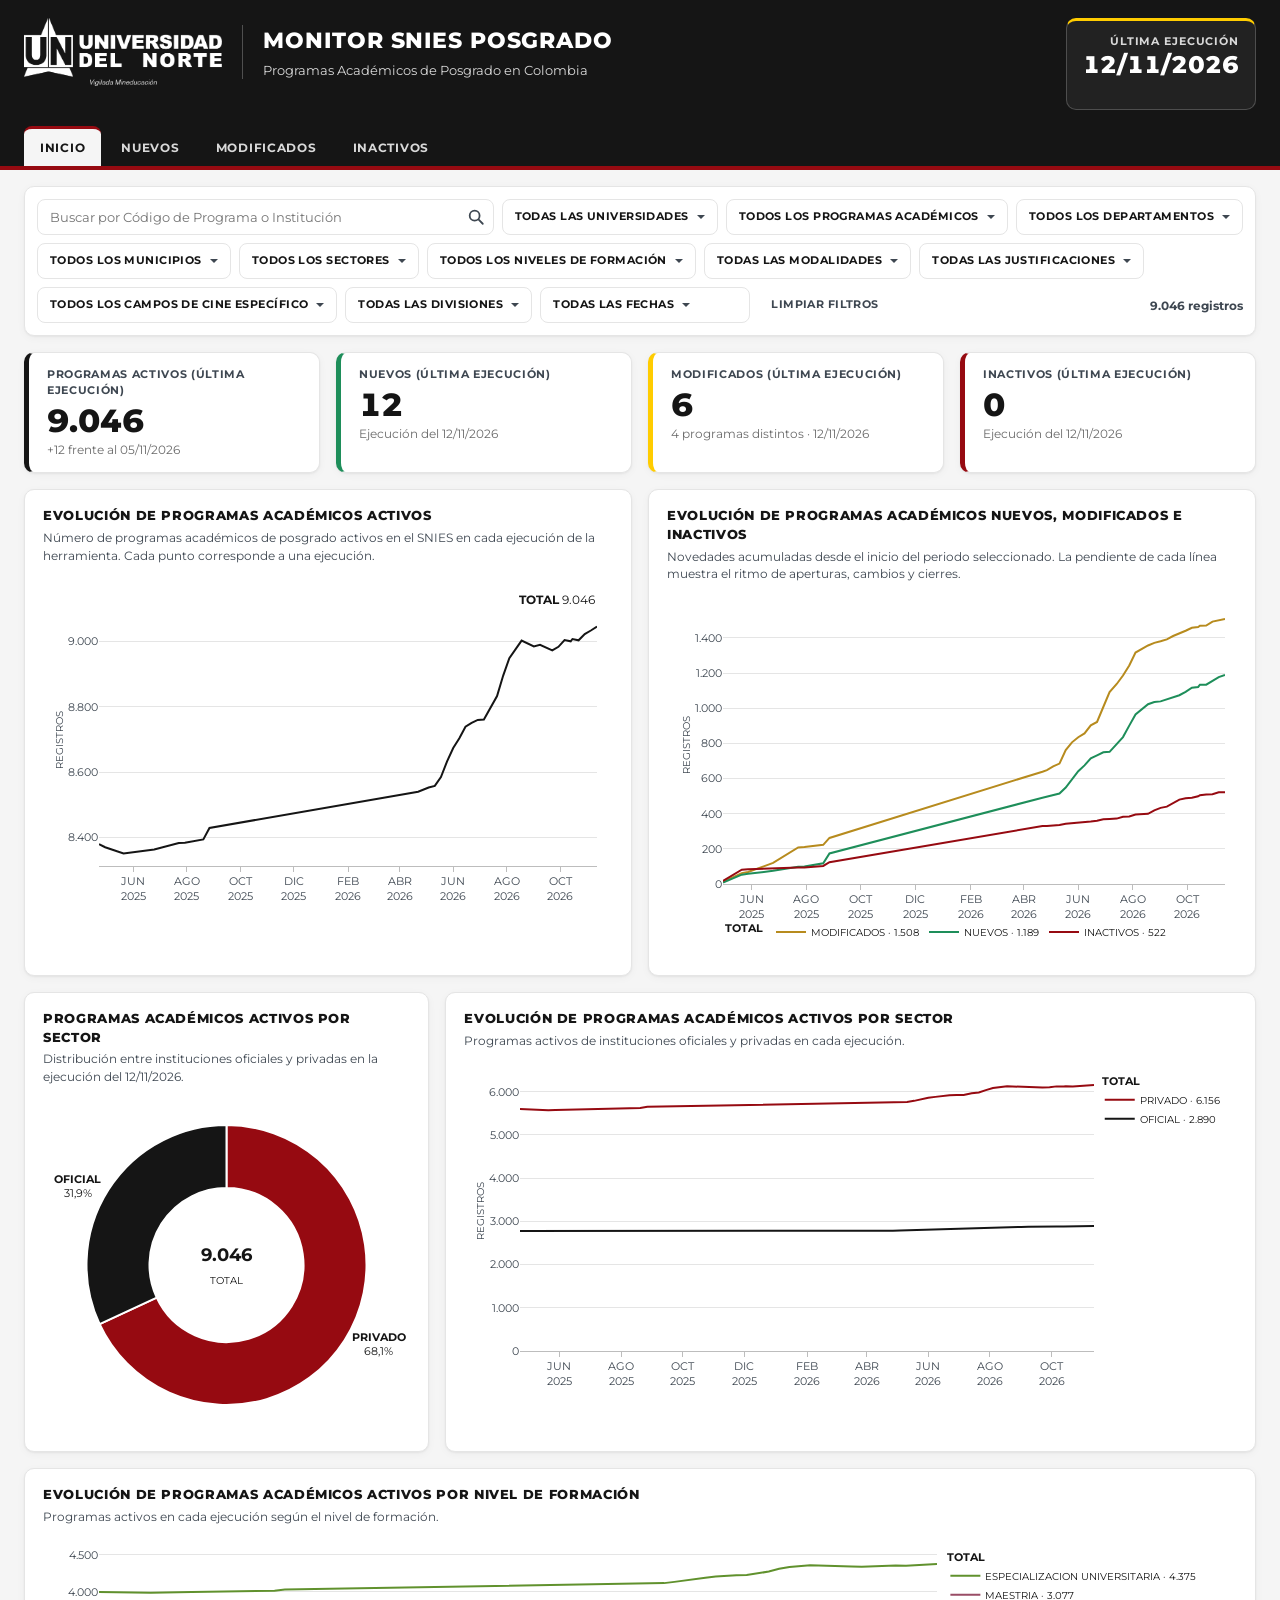
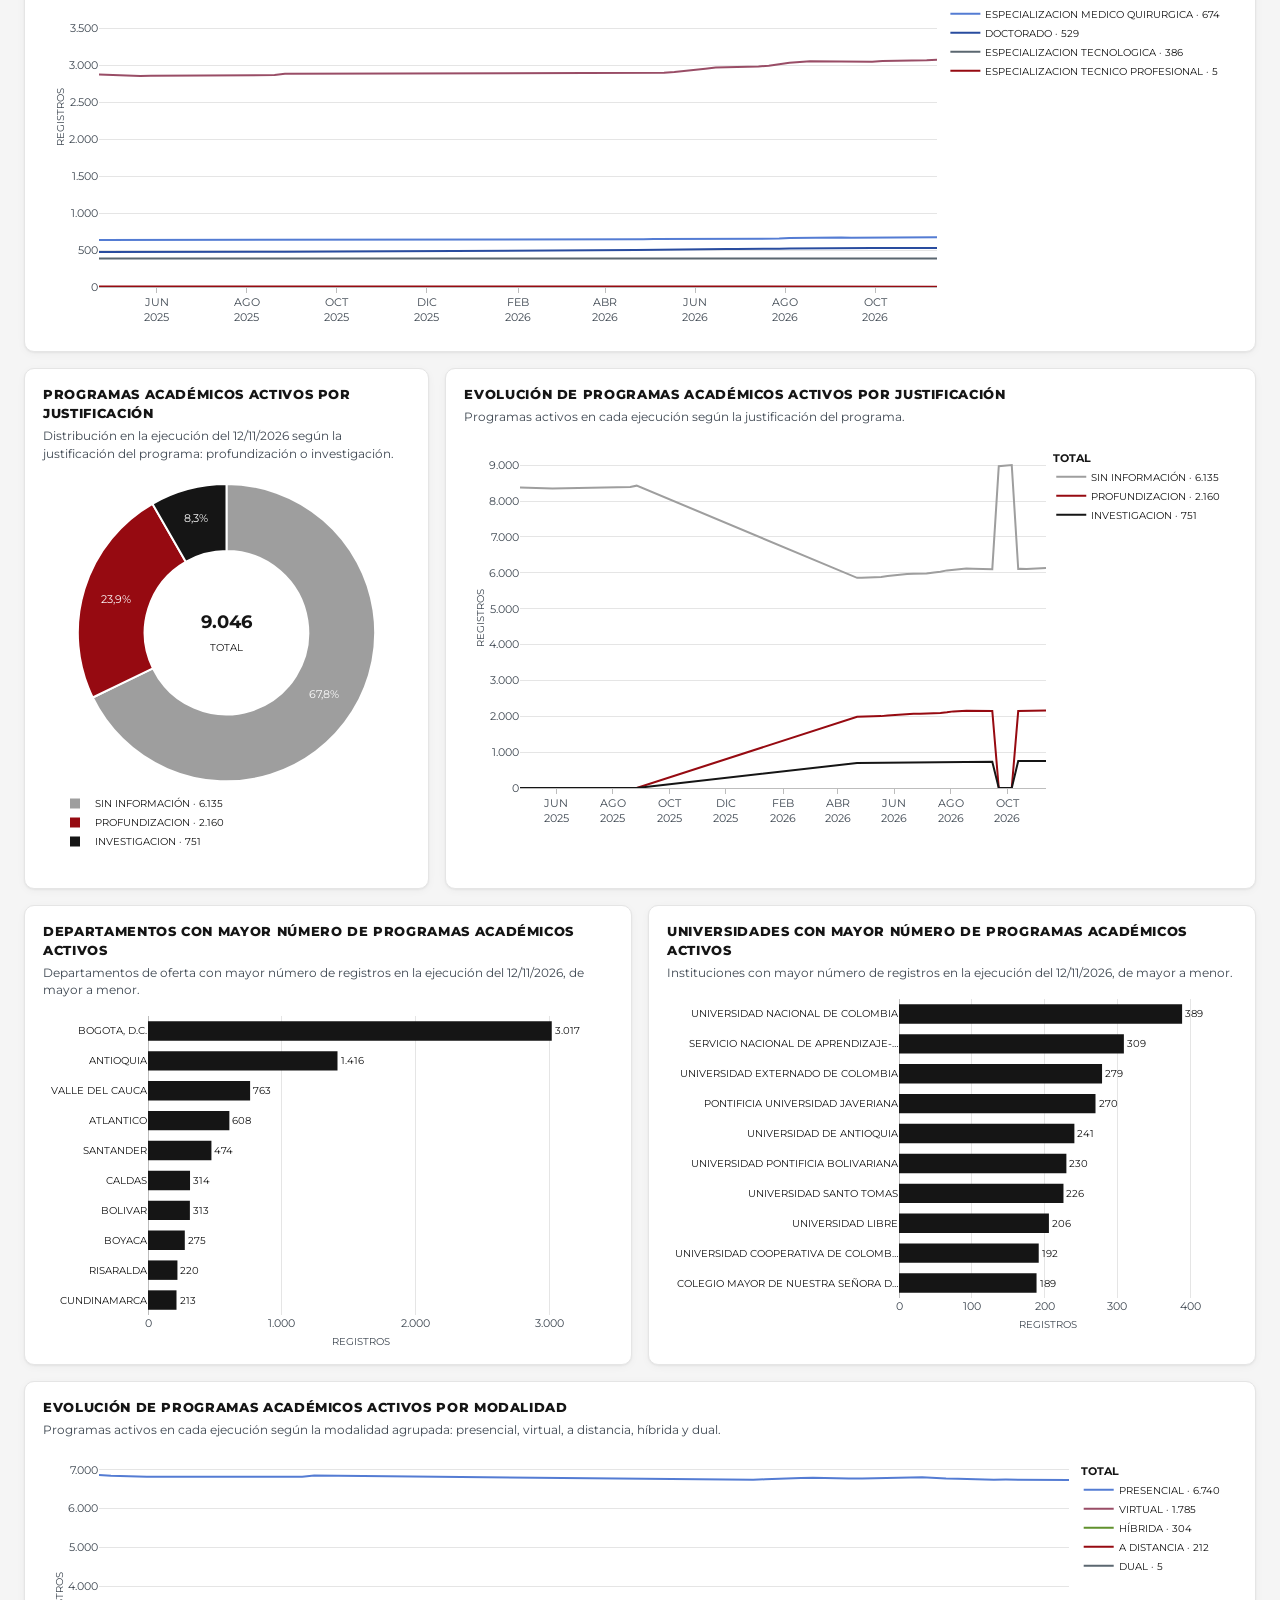
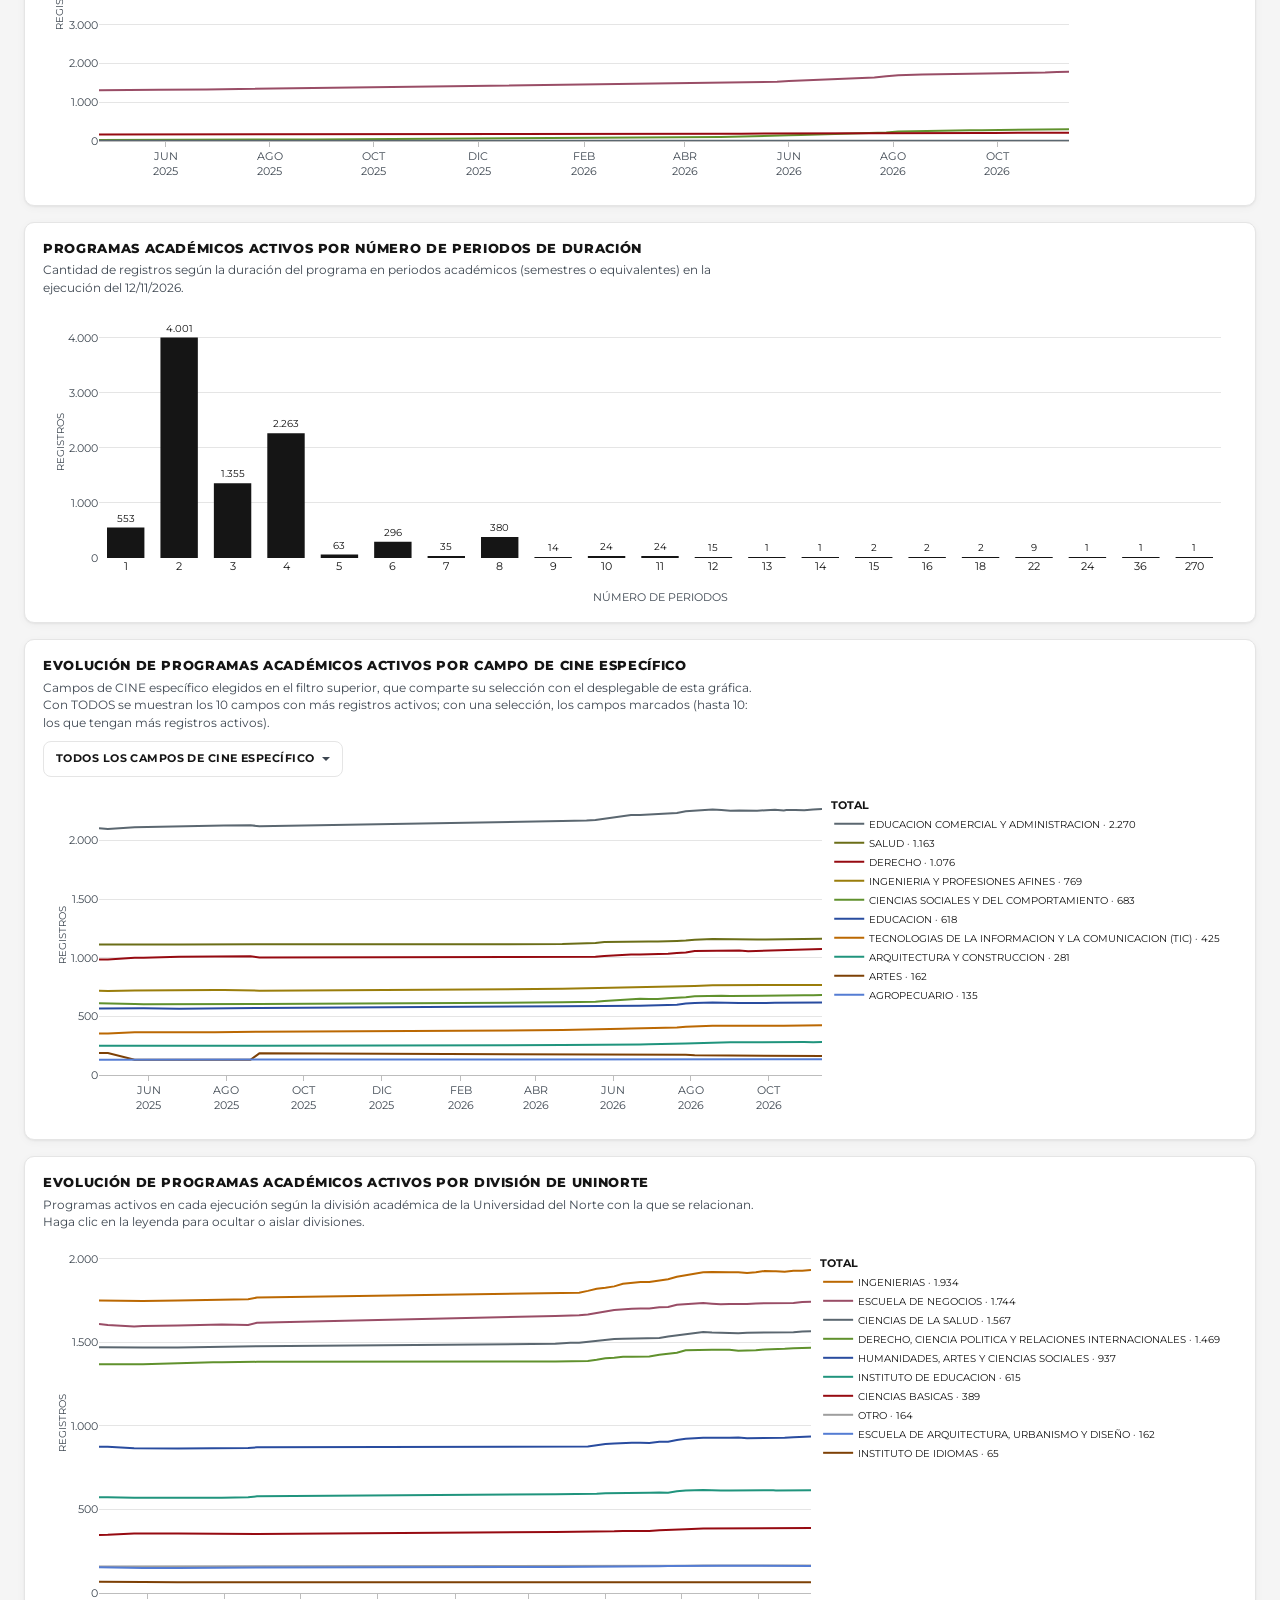
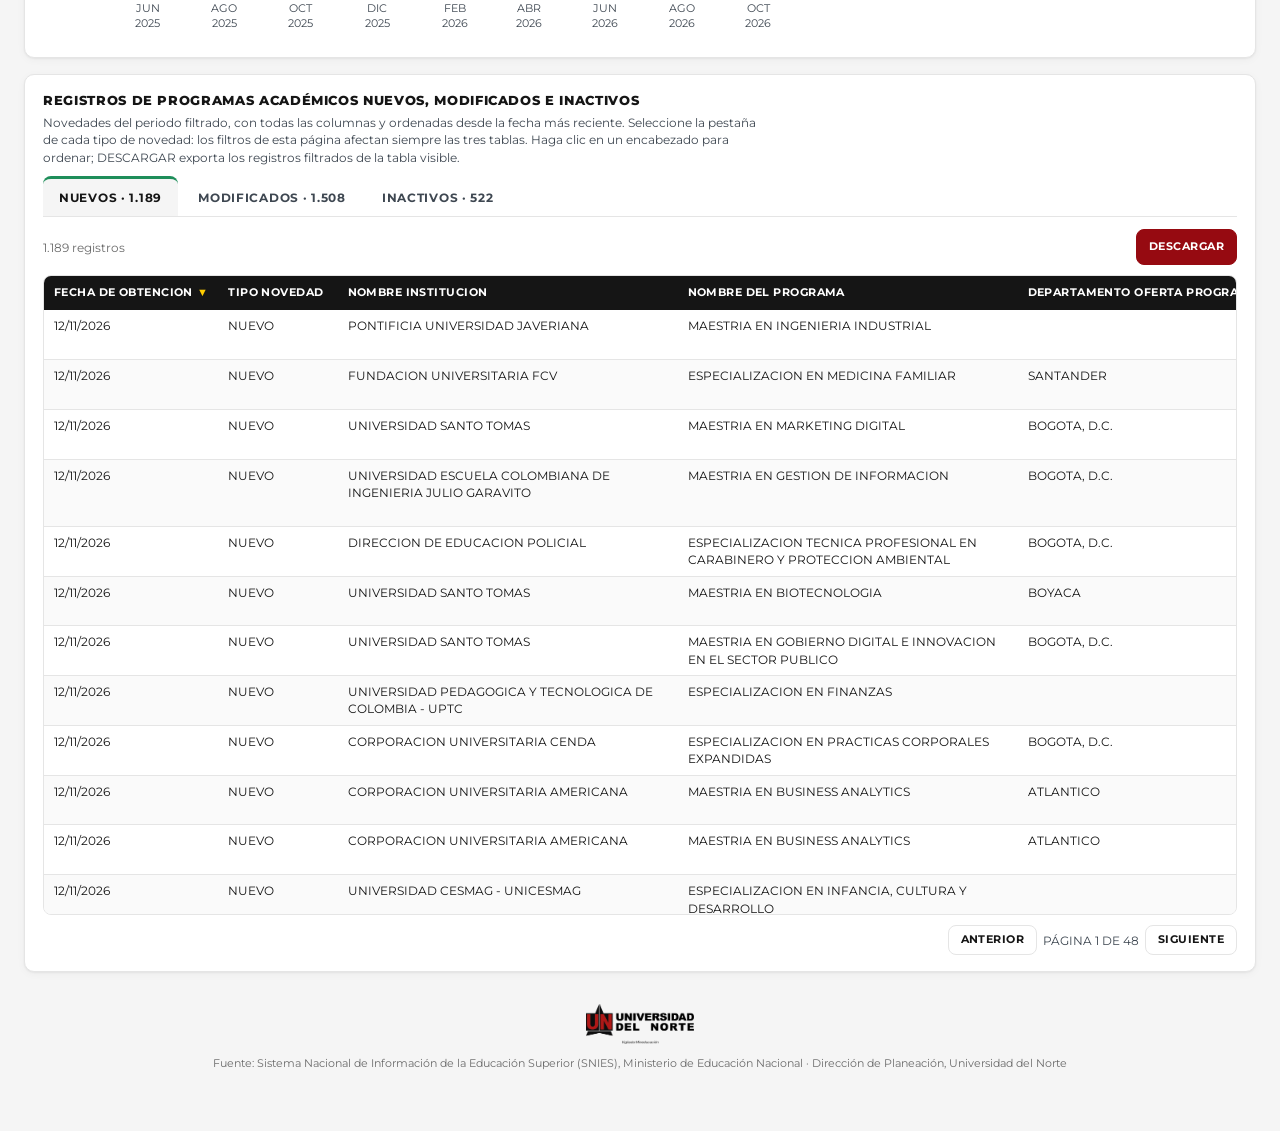
==== docs/index.html @ a30fb890 "Dashboard: justificación con los colores de cada apartado, descripciones ajustadas y barra de filtro" ====
<!doctype html>
<html lang="es">
<head>
  <meta charset="utf-8">
  <meta name="viewport" content="width=device-width, initial-scale=1">
  <meta http-equiv="Content-Security-Policy" content="default-src 'self'; script-src 'self' 'sha256-NIeJZsl6sLTTguZcrWSnS7DTicDxO0DSIh4Z3/OGgIE='; style-src 'self' 'unsafe-inline'; img-src 'self' data: blob:; font-src 'self'; connect-src 'self'; worker-src 'self' blob:; object-src 'none'; base-uri 'self'; form-action 'none'">
  <title>PROGRAMAS ACADÉMICOS ACTIVOS</title>
  <meta name="description" content="Monitor de programas académicos de posgrado en Colombia (SNIES)">
  <meta name="referrer" content="strict-origin-when-cross-origin">
  <link rel="icon" href="assets/img/favicon-uninorte.ico" sizes="32x32">
  <link rel="preload" href="assets/fuentes/montserrat-latin.woff2" as="font" type="font/woff2" crossorigin>
  <link rel="stylesheet" href="assets/vendor/flatpickr/flatpickr.min.css?v=a67742a9db">
  <link rel="stylesheet" href="assets/estilos.css?v=09d1fbd05a">
  <script type="importmap">
    { "imports": {
      "hyparquet": "./assets/vendor/hyparquet/src/index.js",
      "hyparquet/": "./assets/vendor/hyparquet/",
      "hyparquet-writer": "./assets/vendor/hyparquet-writer/src/index.js"
    } }
  </script>
</head>
<body>
  <header class="encabezado">
    <div class="encabezado-int">
      <div class="enc-fila">
        <div class="enc-marca">
          <img class="enc-logo" src="assets/img/logo-uninorte-blanco.png" width="198" height="68" alt="Universidad del Norte">
          <div class="enc-textos">
            <h1 class="enc-titulo">MONITOR SNIES POSGRADO</h1>
          <p class="enc-sub">Programas Académicos de Posgrado en Colombia</p>
          </div>
        </div>
        <div class="enc-total"><div class="et">ÚLTIMA EJECUCIÓN</div><div class="ev" id="ultima">–</div><div class="es"></div></div>
      </div>
      <nav class="nav" aria-label="Apartados">
        <a href="index.html" class="activa" aria-current="page">INICIO</a>
        <a href="nuevos.html">NUEVOS</a>
        <a href="modificados.html">MODIFICADOS</a>
        <a href="inactivos.html">INACTIVOS</a>
      </nav>
    </div>
  </header>

  <main class="contenido">
    <div id="filtros"></div>

        <section class="kpis" aria-label="Indicadores de la última ejecución del periodo filtrado">
          <div class="kpi"><div class="kpi-et">PROGRAMAS ACTIVOS (ÚLTIMA EJECUCIÓN)</div><div class="kpi-v" id="k-activos">–</div><div class="kpi-s" id="k-activos-s"></div></div>
          <a class="kpi k-nuevos" href="nuevos.html"><div class="kpi-et">NUEVOS (ÚLTIMA EJECUCIÓN)</div><div class="kpi-v" id="k-nuevos">–</div><div class="kpi-s">Ejecución del <span data-fecha-ultima></span></div></a>
          <a class="kpi k-modificados" href="modificados.html"><div class="kpi-et">MODIFICADOS (ÚLTIMA EJECUCIÓN)</div><div class="kpi-v" id="k-modificados">–</div><div class="kpi-s" id="k-modificados-s"></div></a>
          <a class="kpi k-inactivos" href="inactivos.html"><div class="kpi-et">INACTIVOS (ÚLTIMA EJECUCIÓN)</div><div class="kpi-v" id="k-inactivos">–</div><div class="kpi-s">Ejecución del <span data-fecha-ultima></span></div></a>
        </section>
    
    <div class="fila dos">
      <section class="tarjeta" aria-labelledby="t-g-activos">
        <h2 class="tarjeta-tit" id="t-g-activos">EVOLUCIÓN DE PROGRAMAS ACADÉMICOS ACTIVOS</h2>
        <p class="tarjeta-sub">Número de programas académicos de posgrado activos en el SNIES en cada ejecución de la herramienta. Cada punto corresponde a una ejecución.</p>
        <div class="grafica " id="g-activos" role="img" aria-label="Evolución de programas académicos activos"></div>
      </section>
      <section class="tarjeta" aria-labelledby="t-g-novedades">
        <h2 class="tarjeta-tit" id="t-g-novedades">EVOLUCIÓN DE PROGRAMAS ACADÉMICOS NUEVOS, MODIFICADOS E INACTIVOS</h2>
        <p class="tarjeta-sub">Novedades acumuladas desde el inicio del periodo seleccionado. La pendiente de cada línea muestra el ritmo de aperturas, cambios y cierres.</p>
        <div class="grafica " id="g-novedades" role="img" aria-label="Evolución de programas académicos nuevos, modificados e inactivos"></div>
      </section>
    </div>
    <div class="fila tercio">
      <section class="tarjeta" aria-labelledby="t-g-sector">
        <h2 class="tarjeta-tit" id="t-g-sector">PROGRAMAS ACADÉMICOS ACTIVOS POR SECTOR</h2>
        <p class="tarjeta-sub">Distribución entre instituciones oficiales y privadas en la ejecución del <span data-fecha-corte></span>.</p>
        <div class="grafica " id="g-sector" role="img" aria-label="Programas académicos activos por sector"></div>
      </section>
      <section class="tarjeta" aria-labelledby="t-g-sector-evol">
        <h2 class="tarjeta-tit" id="t-g-sector-evol">EVOLUCIÓN DE PROGRAMAS ACADÉMICOS ACTIVOS POR SECTOR</h2>
        <p class="tarjeta-sub">Programas activos de instituciones oficiales y privadas en cada ejecución.</p>
        <div class="grafica " id="g-sector-evol" role="img" aria-label="Evolución de programas académicos activos por sector"></div>
      </section>
    </div>
    <div class="fila">
      <section class="tarjeta" aria-labelledby="t-g-nivel-evol">
        <h2 class="tarjeta-tit" id="t-g-nivel-evol">EVOLUCIÓN DE PROGRAMAS ACADÉMICOS ACTIVOS POR NIVEL DE FORMACIÓN</h2>
        <p class="tarjeta-sub">Programas activos en cada ejecución según el nivel de formación.</p>
        <div class="grafica alta" id="g-nivel-evol" role="img" aria-label="Evolución de programas académicos activos por nivel de formación"></div>
      </section>
    </div>
    <div class="fila tercio">
      <section class="tarjeta" aria-labelledby="t-g-justificacion">
        <h2 class="tarjeta-tit" id="t-g-justificacion">PROGRAMAS ACADÉMICOS ACTIVOS POR JUSTIFICACIÓN</h2>
        <p class="tarjeta-sub">Distribución en la ejecución del <span data-fecha-corte></span> según la justificación del programa: profundización o investigación.</p>
        <div class="grafica alta" id="g-justificacion" role="img" aria-label="Programas académicos activos por justificación"></div>
      </section>
      <section class="tarjeta" aria-labelledby="t-g-justificacion-evol">
        <h2 class="tarjeta-tit" id="t-g-justificacion-evol">EVOLUCIÓN DE PROGRAMAS ACADÉMICOS ACTIVOS POR JUSTIFICACIÓN</h2>
        <p class="tarjeta-sub">Programas activos en cada ejecución según la justificación del programa.</p>
        <div class="grafica alta" id="g-justificacion-evol" role="img" aria-label="Evolución de programas académicos activos por justificación"></div>
      </section>
    </div>
    <div class="fila dos">
      <section class="tarjeta" aria-labelledby="t-g-deptos">
        <h2 class="tarjeta-tit" id="t-g-deptos">DEPARTAMENTOS CON MAYOR NÚMERO DE PROGRAMAS ACADÉMICOS ACTIVOS</h2>
        <p class="tarjeta-sub">Departamentos de oferta con mayor número de registros en la ejecución del <span data-fecha-corte></span>, de mayor a menor.</p>
        <div class="grafica " id="g-deptos" role="img" aria-label="Departamentos con mayor número de programas académicos activos"></div>
      </section>
      <section class="tarjeta" aria-labelledby="t-g-univ">
        <h2 class="tarjeta-tit" id="t-g-univ">UNIVERSIDADES CON MAYOR NÚMERO DE PROGRAMAS ACADÉMICOS ACTIVOS</h2>
        <p class="tarjeta-sub">Instituciones con mayor número de registros en la ejecución del <span data-fecha-corte></span>, de mayor a menor.</p>
        <div class="grafica " id="g-univ" role="img" aria-label="Universidades con mayor número de programas académicos activos"></div>
      </section>
    </div>
    <div class="fila">
      <section class="tarjeta" aria-labelledby="t-g-modalidad">
        <h2 class="tarjeta-tit" id="t-g-modalidad">EVOLUCIÓN DE PROGRAMAS ACADÉMICOS ACTIVOS POR MODALIDAD</h2>
        <p class="tarjeta-sub">Programas activos en cada ejecución según la modalidad agrupada: presencial, virtual, a distancia, híbrida y dual.</p>
        <div class="grafica " id="g-modalidad" role="img" aria-label="Evolución de programas académicos activos por modalidad"></div>
      </section>
    </div>
    <div class="fila">
      <section class="tarjeta" aria-labelledby="t-g-periodos">
        <h2 class="tarjeta-tit" id="t-g-periodos">PROGRAMAS ACADÉMICOS ACTIVOS POR NÚMERO DE PERIODOS DE DURACIÓN</h2>
        <p class="tarjeta-sub">Cantidad de registros según la duración del programa en periodos académicos (semestres o equivalentes) en la ejecución del <span data-fecha-corte></span>.</p>
        <div class="grafica baja" id="g-periodos" role="img" aria-label="Programas académicos activos por número de periodos de duración"></div>
      </section>
    </div>
    <div class="fila">
      <section class="tarjeta" aria-labelledby="t-g-cine">
        <h2 class="tarjeta-tit" id="t-g-cine">EVOLUCIÓN DE PROGRAMAS ACADÉMICOS ACTIVOS POR CAMPO DE CINE ESPECÍFICO</h2>
        <p class="tarjeta-sub">Campos de CINE específico elegidos en el filtro superior, que comparte su selección con el desplegable de esta gráfica. Con TODOS se muestran los 10 campos con más registros activos; con una selección, los campos marcados (hasta 10: los que tengan más registros activos).</p>
        <div id="cine-ctrl"></div>
        <div class="grafica " id="g-cine" role="img" aria-label="Evolución de programas académicos activos por campo de cine específico"></div>
      </section>
    </div>
    <div class="fila">
      <section class="tarjeta" aria-labelledby="t-g-division">
        <h2 class="tarjeta-tit" id="t-g-division">EVOLUCIÓN DE PROGRAMAS ACADÉMICOS ACTIVOS POR DIVISIÓN DE UNINORTE</h2>
        <p class="tarjeta-sub">Programas activos en cada ejecución según la división académica de la Universidad del Norte con la que se relacionan. Haga clic en la leyenda para ocultar o aislar divisiones.</p>
        <div class="grafica alta" id="g-division" role="img" aria-label="Evolución de programas académicos activos por división de uninorte"></div>
      </section>
    </div>
    <section class="tarjeta" aria-labelledby="t-novedades">
      <h2 class="tarjeta-tit" id="t-novedades">REGISTROS DE PROGRAMAS ACADÉMICOS NUEVOS, MODIFICADOS E INACTIVOS</h2>
      <p class="tarjeta-sub">Novedades del periodo filtrado, con todas las columnas y ordenadas desde la fecha más reciente. Seleccione la pestaña de cada tipo de novedad: los filtros de esta página afectan siempre las tres tablas. Haga clic en un encabezado para ordenar; DESCARGAR exporta los registros filtrados de la tabla visible.</p>
      <div class="tabs" role="tablist" aria-label="Tipo de novedad"><button type="button" role="tab" class="tab t-nuevos" id="tab-nuevos" data-tab="nuevos" aria-controls="panel-nuevos" aria-selected="true" tabindex="0">NUEVOS · <span data-n-tab="nuevos">–</span></button><button type="button" role="tab" class="tab t-modificados" id="tab-modificados" data-tab="modificados" aria-controls="panel-modificados" aria-selected="false" tabindex="-1">MODIFICADOS · <span data-n-tab="modificados">–</span></button><button type="button" role="tab" class="tab t-inactivos" id="tab-inactivos" data-tab="inactivos" aria-controls="panel-inactivos" aria-selected="false" tabindex="-1">INACTIVOS · <span data-n-tab="inactivos">–</span></button></div>
      <div role="tabpanel" id="panel-nuevos" aria-labelledby="tab-nuevos"><div id="tabla-nuevos"></div></div>
      <div role="tabpanel" id="panel-modificados" aria-labelledby="tab-modificados" hidden><div id="tabla-modificados"></div></div>
      <div role="tabpanel" id="panel-inactivos" aria-labelledby="tab-inactivos" hidden><div id="tabla-inactivos"></div></div>
    </section>
    <img class="pie-logo" src="assets/img/logo-uninorte-principal.png" width="107" height="40" alt="Universidad del Norte">
    <p class="pie-pagina">Fuente: Sistema Nacional de Información de la Educación Superior (SNIES), Ministerio de Educación Nacional · Dirección de Planeación, Universidad del Norte</p>
  </main>

  <script src="assets/vendor/plotly/plotly.min.js?v=de3be007a2"></script>
  <script src="assets/vendor/flatpickr/flatpickr.min.js?v=bd04bb4978"></script>
  <script src="assets/vendor/flatpickr/l10n/es.min.js?v=dac7fd9270"></script>
  <script src="data/comun.js?v=3085ca75e2"></script>
  <script src="data/activos.js?v=580a6b4b18"></script>
  <script src="data/nuevos.js?v=8764bfbe20"></script>
  <script src="data/modificados.js?v=88dc50a27a"></script>
  <script src="data/inactivos.js?v=c2931b9e13"></script>
  <script src="assets/app.js?v=5dad2f39ad"></script>
  <script src="assets/inicio.js?v=c65b63cb77"></script>
</body>
</html>
---- docs/assets/vendor/flatpickr/flatpickr.min.css ----
.flatpickr-calendar{background:transparent;opacity:0;display:none;text-align:center;visibility:hidden;padding:0;-webkit-animation:none;animation:none;direction:ltr;border:0;font-size:14px;line-height:24px;border-radius:5px;position:absolute;width:307.875px;-webkit-box-sizing:border-box;box-sizing:border-box;-ms-touch-action:manipulation;touch-action:manipulation;background:#fff;-webkit-box-shadow:1px 0 0 #e6e6e6,-1px 0 0 #e6e6e6,0 1px 0 #e6e6e6,0 -1px 0 #e6e6e6,0 3px 13px rgba(0,0,0,0.08);box-shadow:1px 0 0 #e6e6e6,-1px 0 0 #e6e6e6,0 1px 0 #e6e6e6,0 -1px 0 #e6e6e6,0 3px 13px rgba(0,0,0,0.08)}.flatpickr-calendar.open,.flatpickr-calendar.inline{opacity:1;max-height:640px;visibility:visible}.flatpickr-calendar.open{display:inline-block;z-index:99999}.flatpickr-calendar.animate.open{-webkit-animation:fpFadeInDown 300ms cubic-bezier(.23,1,.32,1);animation:fpFadeInDown 300ms cubic-bezier(.23,1,.32,1)}.flatpickr-calendar.inline{display:block;position:relative;top:2px}.flatpickr-calendar.static{position:absolute;top:calc(100% + 2px)}.flatpickr-calendar.static.open{z-index:999;display:block}.flatpickr-calendar.multiMonth .flatpickr-days .dayContainer:nth-child(n+1) .flatpickr-day.inRange:nth-child(7n+7){-webkit-box-shadow:none !important;box-shadow:none !important}.flatpickr-calendar.multiMonth .flatpickr-days .dayContainer:nth-child(n+2) .flatpickr-day.inRange:nth-child(7n+1){-webkit-box-shadow:-2px 0 0 #e6e6e6,5px 0 0 #e6e6e6;box-shadow:-2px 0 0 #e6e6e6,5px 0 0 #e6e6e6}.flatpickr-calendar .hasWeeks .dayContainer,.flatpickr-calendar .hasTime .dayContainer{border-bottom:0;border-bottom-right-radius:0;border-bottom-left-radius:0}.flatpickr-calendar .hasWeeks .dayContainer{border-left:0}.flatpickr-calendar.hasTime .flatpickr-time{height:40px;border-top:1px solid #e6e6e6}.flatpickr-calendar.noCalendar.hasTime .flatpickr-time{height:auto}.flatpickr-calendar:before,.flatpickr-calendar:after{position:absolute;display:block;pointer-events:none;border:solid transparent;content:'';height:0;width:0;left:22px}.flatpickr-calendar.rightMost:before,.flatpickr-calendar.arrowRight:before,.flatpickr-calendar.rightMost:after,.flatpickr-calendar.arrowRight:after{left:auto;right:22px}.flatpickr-calendar.arrowCenter:before,.flatpickr-calendar.arrowCenter:after{left:50%;right:50%}.flatpickr-calendar:before{border-width:5px;margin:0 -5px}.flatpickr-calendar:after{border-width:4px;margin:0 -4px}.flatpickr-calendar.arrowTop:before,.flatpickr-calendar.arrowTop:after{bottom:100%}.flatpickr-calendar.arrowTop:before{border-bottom-color:#e6e6e6}.flatpickr-calendar.arrowTop:after{border-bottom-color:#fff}.flatpickr-calendar.arrowBottom:before,.flatpickr-calendar.arrowBottom:after{top:100%}.flatpickr-calendar.arrowBottom:before{border-top-color:#e6e6e6}.flatpickr-calendar.arrowBottom:after{border-top-color:#fff}.flatpickr-calendar:focus{outline:0}.flatpickr-wrapper{position:relative;display:inline-block}.flatpickr-months{display:-webkit-box;display:-webkit-flex;display:-ms-flexbox;display:flex}.flatpickr-months .flatpickr-month{background:transparent;color:rgba(0,0,0,0.9);fill:rgba(0,0,0,0.9);height:34px;line-height:1;text-align:center;position:relative;-webkit-user-select:none;-moz-user-select:none;-ms-user-select:none;user-select:none;overflow:hidden;-webkit-box-flex:1;-webkit-flex:1;-ms-flex:1;flex:1}.flatpickr-months .flatpickr-prev-month,.flatpickr-months .flatpickr-next-month{-webkit-user-select:none;-moz-user-select:none;-ms-user-select:none;user-select:none;text-decoration:none;cursor:pointer;position:absolute;top:0;height:34px;padding:10px;z-index:3;color:rgba(0,0,0,0.9);fill:rgba(0,0,0,0.9)}.flatpickr-months .flatpickr-prev-month.flatpickr-disabled,.flatpickr-months .flatpickr-next-month.flatpickr-disabled{display:none}.flatpickr-months .flatpickr-prev-month i,.flatpickr-months .flatpickr-next-month i{position:relative}.flatpickr-months .flatpickr-prev-month.flatpickr-prev-month,.flatpickr-months .flatpickr-next-month.flatpickr-prev-month{/*
      /*rtl:begin:ignore*/left:0/*
      /*rtl:end:ignore*/}/*
      /*rtl:begin:ignore*/
/*
      /*rtl:end:ignore*/
.flatpickr-months .flatpickr-prev-month.flatpickr-next-month,.flatpickr-months .flatpickr-next-month.flatpickr-next-month{/*
      /*rtl:begin:ignore*/right:0/*
      /*rtl:end:ignore*/}/*
      /*rtl:begin:ignore*/
/*
      /*rtl:end:ignore*/
.flatpickr-months .flatpickr-prev-month:hover,.flatpickr-months .flatpickr-next-month:hover{color:#959ea9}.flatpickr-months .flatpickr-prev-month:hover svg,.flatpickr-months .flatpickr-next-month:hover svg{fill:#f64747}.flatpickr-months .flatpickr-prev-month svg,.flatpickr-months .flatpickr-next-month svg{width:14px;height:14px}.flatpickr-months .flatpickr-prev-month svg path,.flatpickr-months .flatpickr-next-month svg path{-webkit-transition:fill .1s;transition:fill .1s;fill:inherit}.numInputWrapper{position:relative;height:auto}.numInputWrapper input,.numInputWrapper span{display:inline-block}.numInputWrapper input{width:100%}.numInputWrapper input::-ms-clear{display:none}.numInputWrapper input::-webkit-outer-spin-button,.numInputWrapper input::-webkit-inner-spin-button{margin:0;-webkit-appearance:none}.numInputWrapper span{position:absolute;right:0;width:14px;padding:0 4px 0 2px;height:50%;line-height:50%;opacity:0;cursor:pointer;border:1px solid rgba(57,57,57,0.15);-webkit-box-sizing:border-box;box-sizing:border-box}.numInputWrapper span:hover{background:rgba(0,0,0,0.1)}.numInputWrapper span:active{background:rgba(0,0,0,0.2)}.numInputWrapper span:after{display:block;content:"";position:absolute}.numInputWrapper span.arrowUp{top:0;border-bottom:0}.numInputWrapper span.arrowUp:after{border-left:4px solid transparent;border-right:4px solid transparent;border-bottom:4px solid rgba(57,57,57,0.6);top:26%}.numInputWrapper span.arrowDown{top:50%}.numInputWrapper span.arrowDown:after{border-left:4px solid transparent;border-right:4px solid transparent;border-top:4px solid rgba(57,57,57,0.6);top:40%}.numInputWrapper span svg{width:inherit;height:auto}.numInputWrapper span svg path{fill:rgba(0,0,0,0.5)}.numInputWrapper:hover{background:rgba(0,0,0,0.05)}.numInputWrapper:hover span{opacity:1}.flatpickr-current-month{font-size:135%;line-height:inherit;font-weight:300;color:inherit;position:absolute;width:75%;left:12.5%;padding:7.48px 0 0 0;line-height:1;height:34px;display:inline-block;text-align:center;-webkit-transform:translate3d(0,0,0);transform:translate3d(0,0,0)}.flatpickr-current-month span.cur-month{font-family:inherit;font-weight:700;color:inherit;display:inline-block;margin-left:.5ch;padding:0}.flatpickr-current-month span.cur-month:hover{background:rgba(0,0,0,0.05)}.flatpickr-current-month .numInputWrapper{width:6ch;width:7ch\0;display:inline-block}.flatpickr-current-month .numInputWrapper span.arrowUp:after{border-bottom-color:rgba(0,0,0,0.9)}.flatpickr-current-month .numInputWrapper span.arrowDown:after{border-top-color:rgba(0,0,0,0.9)}.flatpickr-current-month input.cur-year{background:transparent;-webkit-box-sizing:border-box;box-sizing:border-box;color:inherit;cursor:text;padding:0 0 0 .5ch;margin:0;display:inline-block;font-size:inherit;font-family:inherit;font-weight:300;line-height:inherit;height:auto;border:0;border-radius:0;vertical-align:initial;-webkit-appearance:textfield;-moz-appearance:textfield;appearance:textfield}.flatpickr-current-month input.cur-year:focus{outline:0}.flatpickr-current-month input.cur-year[disabled],.flatpickr-current-month input.cur-year[disabled]:hover{font-size:100%;color:rgba(0,0,0,0.5);background:transparent;pointer-events:none}.flatpickr-current-month .flatpickr-monthDropdown-months{appearance:menulist;background:transparent;border:none;border-radius:0;box-sizing:border-box;color:inherit;cursor:pointer;font-size:inherit;font-family:inherit;font-weight:300;height:auto;line-height:inherit;margin:-1px 0 0 0;outline:none;padding:0 0 0 .5ch;position:relative;vertical-align:initial;-webkit-box-sizing:border-box;-webkit-appearance:menulist;-moz-appearance:menulist;width:auto}.flatpickr-current-month .flatpickr-monthDropdown-months:focus,.flatpickr-current-month .flatpickr-monthDropdown-months:active{outline:none}.flatpickr-current-month .flatpickr-monthDropdown-months:hover{background:rgba(0,0,0,0.05)}.flatpickr-current-month .flatpickr-monthDropdown-months .flatpickr-monthDropdown-month{background-color:transparent;outline:none;padding:0}.flatpickr-weekdays{background:transparent;text-align:center;overflow:hidden;width:100%;display:-webkit-box;display:-webkit-flex;display:-ms-flexbox;display:flex;-webkit-box-align:center;-webkit-align-items:center;-ms-flex-align:center;align-items:center;height:28px}.flatpickr-weekdays .flatpickr-weekdaycontainer{display:-webkit-box;display:-webkit-flex;display:-ms-flexbox;display:flex;-webkit-box-flex:1;-webkit-flex:1;-ms-flex:1;flex:1}span.flatpickr-weekday{cursor:default;font-size:90%;background:transparent;color:rgba(0,0,0,0.54);line-height:1;margin:0;text-align:center;display:block;-webkit-box-flex:1;-webkit-flex:1;-ms-flex:1;flex:1;font-weight:bolder}.dayContainer,.flatpickr-weeks{padding:1px 0 0 0}.flatpickr-days{position:relative;overflow:hidden;display:-webkit-box;display:-webkit-flex;display:-ms-flexbox;display:flex;-webkit-box-align:start;-webkit-align-items:flex-start;-ms-flex-align:start;align-items:flex-start;width:307.875px}.flatpickr-days:focus{outline:0}.dayContainer{padding:0;outline:0;text-align:left;width:307.875px;min-width:307.875px;max-width:307.875px;-webkit-box-sizing:border-box;box-sizing:border-box;display:inline-block;display:-ms-flexbox;display:-webkit-box;display:-webkit-flex;display:flex;-webkit-flex-wrap:wrap;flex-wrap:wrap;-ms-flex-wrap:wrap;-ms-flex-pack:justify;-webkit-justify-content:space-around;justify-content:space-around;-webkit-transform:translate3d(0,0,0);transform:translate3d(0,0,0);opacity:1}.dayContainer + .dayContainer{-webkit-box-shadow:-1px 0 0 #e6e6e6;box-shadow:-1px 0 0 #e6e6e6}.flatpickr-day{background:none;border:1px solid transparent;border-radius:150px;-webkit-box-sizing:border-box;box-sizing:border-box;color:#393939;cursor:pointer;font-weight:400;width:14.2857143%;-webkit-flex-basis:14.2857143%;-ms-flex-preferred-size:14.2857143%;flex-basis:14.2857143%;max-width:39px;height:39px;line-height:39px;margin:0;display:inline-block;position:relative;-webkit-box-pack:center;-webkit-justify-content:center;-ms-flex-pack:center;justify-content:center;text-align:center}.flatpickr-day.inRange,.flatpickr-day.prevMonthDay.inRange,.flatpickr-day.nextMonthDay.inRange,.flatpickr-day.today.inRange,.flatpickr-day.prevMonthDay.today.inRange,.flatpickr-day.nextMonthDay.today.inRange,.flatpickr-day:hover,.flatpickr-day.prevMonthDay:hover,.flatpickr-day.nextMonthDay:hover,.flatpickr-day:focus,.flatpickr-day.prevMonthDay:focus,.flatpickr-day.nextMonthDay:focus{cursor:pointer;outline:0;background:#e6e6e6;border-color:#e6e6e6}.flatpickr-day.today{border-color:#959ea9}.flatpickr-day.today:hover,.flatpickr-day.today:focus{border-color:#959ea9;background:#959ea9;color:#fff}.flatpickr-day.selected,.flatpickr-day.startRange,.flatpickr-day.endRange,.flatpickr-day.selected.inRange,.flatpickr-day.startRange.inRange,.flatpickr-day.endRange.inRange,.flatpickr-day.selected:focus,.flatpickr-day.startRange:focus,.flatpickr-day.endRange:focus,.flatpickr-day.selected:hover,.flatpickr-day.startRange:hover,.flatpickr-day.endRange:hover,.flatpickr-day.selected.prevMonthDay,.flatpickr-day.startRange.prevMonthDay,.flatpickr-day.endRange.prevMonthDay,.flatpickr-day.selected.nextMonthDay,.flatpickr-day.startRange.nextMonthDay,.flatpickr-day.endRange.nextMonthDay{background:#569ff7;-webkit-box-shadow:none;box-shadow:none;color:#fff;border-color:#569ff7}.flatpickr-day.selected.startRange,.flatpickr-day.startRange.startRange,.flatpickr-day.endRange.startRange{border-radius:50px 0 0 50px}.flatpickr-day.selected.endRange,.flatpickr-day.startRange.endRange,.flatpickr-day.endRange.endRange{border-radius:0 50px 50px 0}.flatpickr-day.selected.startRange + .endRange:not(:nth-child(7n+1)),.flatpickr-day.startRange.startRange + .endRange:not(:nth-child(7n+1)),.flatpickr-day.endRange.startRange + .endRange:not(:nth-child(7n+1)){-webkit-box-shadow:-10px 0 0 #569ff7;box-shadow:-10px 0 0 #569ff7}.flatpickr-day.selected.startRange.endRange,.flatpickr-day.startRange.startRange.endRange,.flatpickr-day.endRange.startRange.endRange{border-radius:50px}.flatpickr-day.inRange{border-radius:0;-webkit-box-shadow:-5px 0 0 #e6e6e6,5px 0 0 #e6e6e6;box-shadow:-5px 0 0 #e6e6e6,5px 0 0 #e6e6e6}.flatpickr-day.flatpickr-disabled,.flatpickr-day.flatpickr-disabled:hover,.flatpickr-day.prevMonthDay,.flatpickr-day.nextMonthDay,.flatpickr-day.notAllowed,.flatpickr-day.notAllowed.prevMonthDay,.flatpickr-day.notAllowed.nextMonthDay{color:rgba(57,57,57,0.3);background:transparent;border-color:transparent;cursor:default}.flatpickr-day.flatpickr-disabled,.flatpickr-day.flatpickr-disabled:hover{cursor:not-allowed;color:rgba(57,57,57,0.1)}.flatpickr-day.week.selected{border-radius:0;-webkit-box-shadow:-5px 0 0 #569ff7,5px 0 0 #569ff7;box-shadow:-5px 0 0 #569ff7,5px 0 0 #569ff7}.flatpickr-day.hidden{visibility:hidden}.rangeMode .flatpickr-day{margin-top:1px}.flatpickr-weekwrapper{float:left}.flatpickr-weekwrapper .flatpickr-weeks{padding:0 12px;-webkit-box-shadow:1px 0 0 #e6e6e6;box-shadow:1px 0 0 #e6e6e6}.flatpickr-weekwrapper .flatpickr-weekday{float:none;width:100%;line-height:28px}.flatpickr-weekwrapper span.flatpickr-day,.flatpickr-weekwrapper span.flatpickr-day:hover{display:block;width:100%;max-width:none;color:rgba(57,57,57,0.3);background:transparent;cursor:default;border:none}.flatpickr-innerContainer{display:block;display:-webkit-box;display:-webkit-flex;display:-ms-flexbox;display:flex;-webkit-box-sizing:border-box;box-sizing:border-box;overflow:hidden}.flatpickr-rContainer{display:inline-block;padding:0;-webkit-box-sizing:border-box;box-sizing:border-box}.flatpickr-time{text-align:center;outline:0;display:block;height:0;line-height:40px;max-height:40px;-webkit-box-sizing:border-box;box-sizing:border-box;overflow:hidden;display:-webkit-box;display:-webkit-flex;display:-ms-flexbox;display:flex}.flatpickr-time:after{content:"";display:table;clear:both}.flatpickr-time .numInputWrapper{-webkit-box-flex:1;-webkit-flex:1;-ms-flex:1;flex:1;width:40%;height:40px;float:left}.flatpickr-time .numInputWrapper span.arrowUp:after{border-bottom-color:#393939}.flatpickr-time .numInputWrapper span.arrowDown:after{border-top-color:#393939}.flatpickr-time.hasSeconds .numInputWrapper{width:26%}.flatpickr-time.time24hr .numInputWrapper{width:49%}.flatpickr-time input{background:transparent;-webkit-box-shadow:none;box-shadow:none;border:0;border-radius:0;text-align:center;margin:0;padding:0;height:inherit;line-height:inherit;color:#393939;font-size:14px;position:relative;-webkit-box-sizing:border-box;box-sizing:border-box;-webkit-appearance:textfield;-moz-appearance:textfield;appearance:textfield}.flatpickr-time input.flatpickr-hour{font-weight:bold}.flatpickr-time input.flatpickr-minute,.flatpickr-time input.flatpickr-second{font-weight:400}.flatpickr-time input:focus{outline:0;border:0}.flatpickr-time .flatpickr-time-separator,.flatpickr-time .flatpickr-am-pm{height:inherit;float:left;line-height:inherit;color:#393939;font-weight:bold;width:2%;-webkit-user-select:none;-moz-user-select:none;-ms-user-select:none;user-select:none;-webkit-align-self:center;-ms-flex-item-align:center;align-self:center}.flatpickr-time .flatpickr-am-pm{outline:0;width:18%;cursor:pointer;text-align:center;font-weight:400}.flatpickr-time input:hover,.flatpickr-time .flatpickr-am-pm:hover,.flatpickr-time input:focus,.flatpickr-time .flatpickr-am-pm:focus{background:#eee}.flatpickr-input[readonly]{cursor:pointer}@-webkit-keyframes fpFadeInDown{from{opacity:0;-webkit-transform:translate3d(0,-20px,0);transform:translate3d(0,-20px,0)}to{opacity:1;-webkit-transform:translate3d(0,0,0);transform:translate3d(0,0,0)}}@keyframes fpFadeInDown{from{opacity:0;-webkit-transform:translate3d(0,-20px,0);transform:translate3d(0,-20px,0)}to{opacity:1;-webkit-transform:translate3d(0,0,0);transform:translate3d(0,0,0)}}
---- docs/assets/estilos.css ----
/* Monitor SNIES Posgrado: estilos compartidos
   Paleta institucional Universidad del Norte: blanco (superficies, ~60 %), negro (texto y estructura, ~20 %),
   rojo (interacción y énfasis, ~15 %), amarillo (acentos puntuales, ~5 %). */

/* Tipografía Montserrat alojada en el propio sitio (SIL Open Font License, fuentes/OFL.txt): el Dashboard no
   depende de servicios externos para la tipografía ni comparte datos de los visitantes con terceros.
   Fuente variable (pesos 100 a 900) en dos subconjuntos; el navegador descarga latin-ext solo si la página
   contiene caracteres de ese rango. */
@font-face {
  font-family: "Montserrat";
  font-style: normal;
  font-display: swap;
  font-weight: 100 900;
  src: url("fuentes/montserrat-latin.woff2") format("woff2");
  unicode-range: U+0000-00FF, U+0131, U+0152-0153, U+02BB-02BC, U+02C6, U+02DA, U+02DC, U+0304, U+0308, U+0329, U+2000-206F, U+20AC, U+2122, U+2191, U+2193, U+2212, U+2215, U+FEFF, U+FFFD;
}
@font-face {
  font-family: "Montserrat";
  font-style: normal;
  font-display: swap;
  font-weight: 100 900;
  src: url("fuentes/montserrat-latin-ext.woff2") format("woff2");
  unicode-range: U+0100-02BA, U+02BD-02C5, U+02C7-02CC, U+02CE-02D7, U+02DD-02FF, U+0304, U+0308, U+0329, U+1D00-1DBF, U+1E00-1E9F, U+1EF2-1EFF, U+2020, U+20A0-20AB, U+20AD-20C0, U+2113, U+2C60-2C7F, U+A720-A7FF;
}

:root {
  color-scheme: light;
  /* Paleta institucional (BRANDBOOK_UNINORTE, códigos HEX impresos): rojo Pantone 7427 C, negro Pantone Black 6 C,
     amarillo Pantone 116 C, ocre Pantone 7556 C y gris K70. Rojo hover y tenue: tonos derivados del rojo. */
  --rojo: #960A11;
  --rojo-hover: #75080D;
  --rojo-tenue: #F7EBEC;
  --amarillo: #FFCC00;
  --negro: #151515;
  --blanco: #FFFFFF;
  --gris-claro: #F5F5F5;
  --gris-sep: #E5E5E5;
  /* Neutros auxiliares: los únicos grises, además de los anteriores y del texto, que usan el Dashboard, las gráficas
     (app.js) y el correo (send_report.py). Una prueba comprueba que ningún color quede fuera de esta lista. */
  --gris-zebra: #FAFAFA;              /* filas alternas de las tablas */
  --texto-sobre-negro: #D9D9D9;       /* texto secundario sobre el encabezado negro */
  --negro-hover: #2B2B2B;             /* encabezado de tabla al pasar el cursor */
  --gris-deshabilitado: #B5B5B5;      /* botones deshabilitados */
  --gris-dia-deshabilitado: #CFCFCF;  /* días del calendario sin ejecución */
  --gris-dia-secundario: #9A9A9A;     /* días del calendario fuera de las ejecuciones disponibles (modo rango) */
  --gris-serie-otros: #9E9E9E;        /* gráficas: serie OTRO o SIN INFORMACIÓN */
  --gris-eje-cero: #BDBDBD;           /* gráficas: línea del cero */
  --linea-sobre-negro: #444444;       /* borde del cuadro de ejecución: rgba(255,255,255,.2) sobre el negro, en color opaco para el correo */
  --fondo-sobre-negro: #232323;       /* fondo del cuadro de ejecución: rgba(255,255,255,.06) sobre el negro, en color opaco para el correo */
  /* Estados: el amarillo rellena (barras, tarjetas, pestañas); en líneas de gráficas Modificados usa el ocre */
  --nuevos: #1E8E5A;
  --modificados: #FFCC00;
  --modificados-linea: #B78B1E;
  --inactivos: #960A11;
  /* Texto */
  --texto: #151515;
  --texto-2: #3E4751;
  --texto-3: #6B6B6B;
  --radio: 10px;
  --sombra: 0 1px 2px rgba(0, 0, 0, .05), 0 2px 8px rgba(0, 0, 0, .04);
  font-family: "Montserrat", "Segoe UI", Arial, sans-serif;
}
* { box-sizing: border-box; }
html, body { margin: 0; }
body { background: var(--gris-claro); color: var(--texto); font-size: 14px; line-height: 1.45; }
a { color: inherit; }
[hidden] { display: none !important; }

/* Encabezado */
.encabezado { background: var(--negro); color: var(--blanco); border-bottom: 4px solid var(--rojo); }
.encabezado-int { max-width: 1440px; margin: 0 auto; padding: 18px 24px 0; }
.enc-fila { display: flex; align-items: flex-start; justify-content: space-between; gap: 16px; flex-wrap: wrap; }
/* Marca: logotipo institucional (versión blanca sobre fondo negro) con área de respeto de 20 px y filete separador */
.enc-marca { display: flex; align-items: center; gap: 20px; flex-wrap: wrap; }
.enc-logo { display: block; height: 68px; width: auto; }
.enc-textos { padding-left: 20px; border-left: 1px solid rgba(255, 255, 255, .25); }
.enc-titulo { margin: 0; font-size: 22px; font-weight: 800; letter-spacing: .04em; text-transform: uppercase; }
.enc-sub { margin: 4px 0 0; color: var(--texto-sobre-negro); font-size: 13px; }
/* Misma altura en todas las páginas (etiqueta, valor y detalle): al cambiar de apartado el encabezado no se desplaza */
.enc-total { background: rgba(255, 255, 255, .06); border: 1px solid rgba(255, 255, 255, .2); border-top: 3px solid var(--amarillo); border-radius: var(--radio); padding: 8px 16px; text-align: right; min-width: 150px; height: 92px; display: flex; flex-direction: column; justify-content: center; }
.enc-total .et { font-size: 11px; line-height: 16px; font-weight: 700; letter-spacing: .08em; color: var(--texto-sobre-negro); text-transform: uppercase; }
.enc-total .ev { font-size: 24px; line-height: 32px; font-weight: 800; font-variant-numeric: tabular-nums; }
.enc-total .es { font-size: 11px; line-height: 16px; min-height: 16px; color: var(--texto-sobre-negro); }
.nav { display: flex; gap: 4px; margin-top: 16px; overflow-x: auto; }
.nav a { text-decoration: none; padding: 10px 16px; font-size: 12px; font-weight: 700; letter-spacing: .06em; color: var(--texto-sobre-negro); border-radius: 8px 8px 0 0; white-space: nowrap; border-top: 3px solid transparent; }
.nav a:hover { color: var(--blanco); background: rgba(255, 255, 255, .08); }
.nav a.activa { background: var(--gris-claro); color: var(--negro); border-top-color: var(--rojo); }
.nav a:focus-visible { outline: 2px solid var(--amarillo); outline-offset: -2px; }

/* Contenedor */
.contenido { max-width: 1440px; margin: 0 auto; padding: 16px 24px 48px; }

/* Barra de filtros */
/* El contenedor de la barra no genera caja propia: así la barra fija (sticky) se desplaza dentro del contenido de la
   página y permanece visible al bajar. Con una caja propia del mismo alto, la barra no podía quedarse fija. */
#filtros { display: contents; }
.filtros { position: sticky; top: 0; z-index: 20; background: var(--blanco); border: 1px solid var(--gris-sep); border-radius: var(--radio); box-shadow: var(--sombra); padding: 12px; display: flex; flex-wrap: wrap; gap: 8px; align-items: center; margin-bottom: 16px; }
.buscar-caja { position: relative; flex: 1 1 320px; min-width: 220px; }
.buscar { width: 100%; height: 36px; padding: 0 40px 0 12px; border: 1px solid var(--gris-sep); border-radius: 8px; font: inherit; font-size: 13px; color: var(--texto); background: var(--blanco); }
.buscar::-webkit-search-cancel-button { margin-right: 4px; }
.buscar-btn { position: absolute; top: 4px; right: 4px; width: 28px; height: 28px; display: inline-flex; align-items: center; justify-content: center; border: 0; border-radius: 6px; background: transparent; color: var(--texto-2); cursor: pointer; padding: 0; }
.buscar-btn:hover { background: var(--gris-claro); color: var(--rojo); }
.buscar-btn:focus-visible { outline: 2px solid var(--rojo); outline-offset: 1px; }
/* Anillo de foco único (rojo) en todos los controles; sobre fondo negro (menú) se usa amarillo */
.buscar:focus, .ms-btn:focus-visible, .btn:focus-visible, .fs-quitar:focus-visible, table.datos th:focus-visible,
a.kpi:focus-visible, .fs-modos button:focus-visible,
.ms-panel input[type=search]:focus-visible, .tab:focus-visible { outline: 2px solid var(--rojo); outline-offset: 1px; }
.ms { position: relative; display: inline-flex; align-items: center; }
.ms-btn, .btn { height: 36px; padding: 0 12px; border: 1px solid var(--gris-sep); border-radius: 8px; background: var(--blanco); font: inherit; font-size: 11px; font-weight: 700; letter-spacing: .04em; color: var(--texto); cursor: pointer; white-space: nowrap; text-transform: uppercase; }
.ms-btn { display: inline-flex; align-items: center; gap: 8px; max-width: 340px; }
.ms-btn span { overflow: hidden; text-overflow: ellipsis; }
.ms-btn::after { content: ""; border: 4px solid transparent; border-top-color: var(--texto-2); margin-top: 4px; }
.ms-btn.con-valor { border-color: var(--rojo); background: var(--rojo-tenue); color: var(--rojo); }
.ms-panel { display: none; position: absolute; top: 40px; left: 0; z-index: 30; width: 320px; max-height: 380px; background: var(--blanco); border: 1px solid var(--gris-sep); border-radius: var(--radio); box-shadow: 0 8px 24px rgba(0, 0, 0, .14); padding: 8px; flex-direction: column; }
.ms.abierto .ms-panel { display: flex; }
.ms-panel.a-derecha { left: auto; right: 0; }
.ms-panel input[type=search] { height: 32px; padding: 0 10px; border: 1px solid var(--gris-sep); border-radius: 6px; font: inherit; font-size: 12px; margin-bottom: 6px; }
.ms-ops { overflow-y: auto; }
.ms-op { display: flex; align-items: flex-start; gap: 8px; padding: 6px 8px; border-radius: 6px; font-size: 12px; cursor: pointer; }
.ms-op:hover { background: var(--gris-claro); }
.ms-op input { margin: 2px 0 0; accent-color: var(--rojo); }
.ms-txt { flex: 1; min-width: 0; }
.ms-aislar { margin-left: auto; align-self: center; flex: none; border: 1px solid var(--gris-sep); background: var(--blanco); color: var(--texto-2); border-radius: 6px; font: inherit; font-size: 10px; font-weight: 700; letter-spacing: .04em; padding: 2px 6px; cursor: pointer; opacity: 0; }
.ms-op:hover .ms-aislar, .ms-aislar:focus-visible { opacity: 1; }
.ms-aislar:hover { background: var(--gris-claro); color: var(--negro); }
.ms-aislar:focus-visible { outline: 2px solid var(--rojo); outline-offset: 1px; }
@media (hover: none) { .ms-aislar { opacity: 1; } }
.ms-aviso { margin: 4px 2px; padding: 6px 8px; border-radius: 6px; background: var(--rojo-tenue); color: var(--rojo); font-size: 11px; font-weight: 700; }
.ms-op.todos { font-weight: 700; border-bottom: 1px solid var(--gris-sep); border-radius: 0; }
.ms-padre { justify-content: space-between; align-items: center; }
.ms-padre label { display: flex; align-items: flex-start; gap: 8px; cursor: pointer; flex: 1; }
.ms-padre .ms-aislar { margin-right: 6px; }
.ms-padre input { margin: 2px 0 0; accent-color: var(--rojo); }
.ms-expandir { border: 1px solid var(--gris-sep); background: var(--blanco); border-radius: 6px; width: 26px; height: 24px; cursor: pointer; font: inherit; font-size: 12px; color: var(--negro); }
.ms-expandir:hover { background: var(--gris-claro); }
.ms-expandir:focus-visible { outline: 2px solid var(--rojo); outline-offset: 1px; }
.ms-hijos { margin: 0 0 4px 22px; border-left: 2px solid var(--gris-sep); }
.ms-op.hijo { font-size: 11.5px; }
.btn:hover:not(:disabled), .ms-btn:hover:not(.con-valor) { background: var(--gris-claro); }
.ms-btn.con-valor:hover { border-color: var(--rojo-hover); color: var(--rojo-hover); }
.btn:disabled { color: var(--gris-deshabilitado); cursor: not-allowed; }
.filtros-toggle { display: none; }
.btn-primario { background: var(--rojo); border-color: var(--rojo); color: var(--blanco); }
.btn-primario:hover:not(:disabled) { background: var(--rojo-hover); }
.btn-limpiar { border-color: transparent; color: var(--texto-2); }
.conteo-filtro { margin-left: auto; font-size: 12px; color: var(--texto-2); font-weight: 700; }

/* Selector de fechas de ejecución */
.fs-btn { min-width: 210px; }
.fs-quitar { width: 24px; height: 24px; margin-left: -32px; margin-right: 8px; position: relative; z-index: 2; border: 0; border-radius: 50%; background: var(--rojo); color: var(--blanco); font: inherit; font-size: 14px; font-weight: 700; line-height: 24px; cursor: pointer; }
.fs-quitar:hover { background: var(--rojo-hover); }
.fs .fs-btn.con-valor { padding-right: 36px; }
.fs-panel { width: 340px; max-height: none; }
.fs-modos { display: grid; grid-template-columns: repeat(4, 1fr); gap: 4px; background: var(--gris-claro); padding: 4px; border-radius: 8px; }
.fs-modos button { border: 0; background: transparent; padding: 8px 0; border-radius: 6px; font: inherit; font-size: 11px; font-weight: 700; letter-spacing: .04em; cursor: pointer; color: var(--texto-2); }
.fs-modos button:hover:not(.activo) { background: var(--gris-sep); color: var(--negro); }
.fs-modos button.activo { background: var(--blanco); color: var(--rojo); box-shadow: var(--sombra); }
.fs-ayuda { margin: 8px 2px 6px; font-size: 12px; color: var(--texto-2); }
.fs-cuerpo { max-height: 300px; overflow-y: auto; }
.fs-cuerpo.fs-con-calendario { max-height: none; overflow: visible; }
.fs-cuerpo .flatpickr-calendar.inline { box-shadow: none; margin: 0 auto; }
.fs-anio { font-size: 11px; font-weight: 800; letter-spacing: .06em; margin: 8px 2px 4px; }
.fs-rejilla { display: grid; grid-template-columns: repeat(4, 1fr); gap: 6px; }
.fs-rejilla .btn { height: 32px; padding: 0; }
.fs-rejilla .btn.activo { background: var(--rojo); border-color: var(--rojo); color: var(--blanco); }
.fs-pie { display: flex; align-items: center; justify-content: space-between; gap: 8px; margin-top: 10px; padding-top: 10px; border-top: 1px solid var(--gris-sep); font-size: 11px; color: var(--texto-3); }
.btn-reset { border-color: var(--rojo); color: var(--rojo); }

/* KPI */
.kpis { display: grid; grid-template-columns: repeat(4, 1fr); gap: 16px; margin-bottom: 16px; }
.kpi { background: var(--blanco); border: 1px solid var(--gris-sep); border-left: 5px solid var(--negro); border-radius: var(--radio); box-shadow: var(--sombra); padding: 14px 18px; text-decoration: none; display: block; }
.kpi.k-nuevos { border-left-color: var(--nuevos); }
.kpi.k-modificados { border-left-color: var(--modificados); }
.kpi.k-inactivos { border-left-color: var(--inactivos); }
a.kpi:hover { box-shadow: 0 4px 14px rgba(0, 0, 0, .1); }
.kpi-et { font-size: 11px; font-weight: 700; letter-spacing: .06em; color: var(--texto-2); text-transform: uppercase; }
.kpi-v { font-size: 32px; line-height: 40px; font-weight: 800; font-variant-numeric: tabular-nums; margin-top: 2px; }
.kpi-s { font-size: 12px; line-height: 17px; min-height: 17px; color: var(--texto-3); }

/* Tarjetas de gráficas */
.fila { display: grid; gap: 16px; margin-bottom: 16px; }
.fila.dos { grid-template-columns: 1fr 1fr; }
.fila.tercio { grid-template-columns: 1fr 2fr; }
.tarjeta { background: var(--blanco); border: 1px solid var(--gris-sep); border-radius: var(--radio); box-shadow: var(--sombra); padding: 16px 18px; min-width: 0; }
.tarjeta-tit { margin: 0; font-size: 13px; font-weight: 800; letter-spacing: .05em; text-transform: uppercase; }
.tarjeta-sub { margin: 4px 0 10px; font-size: 12px; color: var(--texto-2); max-width: 90ch; }
.grafica { width: 100%; height: 340px; }
.grafica.alta { height: 400px; }
.grafica.baja { height: 300px; }
.vacio { display: flex; align-items: center; justify-content: center; height: 100%; color: var(--texto-3); font-size: 13px; text-align: center; padding: 0 16px; }
.cine-ctrl { display: flex; gap: 8px; flex-wrap: wrap; align-items: center; margin: 4px 0 6px; }
.nota { font-size: 11px; color: var(--texto-3); margin: 0 0 4px; }

/* Pestañas de las tablas de novedades (Inicio) */
.tabs { display: flex; gap: 4px; border-bottom: 1px solid var(--gris-sep); margin: 0 0 12px; overflow-x: auto; }
.tab { border: 0; border-top: 3px solid transparent; background: transparent; padding: 10px 16px; font: inherit; font-size: 12px; font-weight: 700; letter-spacing: .06em; color: var(--texto-2); cursor: pointer; border-radius: 8px 8px 0 0; white-space: nowrap; }
.tab:hover { background: var(--gris-claro); color: var(--negro); }
.tab[aria-selected="true"] { background: var(--gris-claro); color: var(--negro); border-top-color: var(--negro); }
.tab.t-nuevos[aria-selected="true"] { border-top-color: var(--nuevos); }
.tab.t-modificados[aria-selected="true"] { border-top-color: var(--modificados); }
.tab.t-inactivos[aria-selected="true"] { border-top-color: var(--inactivos); }

/* Tabla */
.tabla-cab { display: flex; align-items: center; justify-content: space-between; gap: 12px; flex-wrap: wrap; margin-bottom: 10px; }
.tabla-env { overflow: auto; max-height: 640px; border: 1px solid var(--gris-sep); border-radius: 8px; }
table.datos { border-collapse: collapse; width: max-content; min-width: 100%; font-size: 12px; }
table.datos th { position: sticky; top: 0; background: var(--negro); color: var(--blanco); text-align: left; font-size: 11px; font-weight: 700; letter-spacing: .04em; padding: 9px 10px; white-space: nowrap; cursor: pointer; user-select: none; text-transform: uppercase; }
table.datos th:hover { background: var(--negro-hover); }
table.datos th:first-child, table.datos td:first-child { position: sticky; left: 0; }
table.datos th:first-child { z-index: 2; }
table.datos td:first-child { background: inherit; }
table.datos th .ord { color: var(--amarillo); margin-left: 4px; }
table.datos td { padding: 7px 10px; border-bottom: 1px solid var(--gris-sep); max-width: 340px; vertical-align: top; }
table.datos tr:nth-child(even) td { background: var(--gris-zebra); }
table.datos tr:nth-child(odd) td { background: var(--blanco); }
table.datos td.num { text-align: right; font-variant-numeric: tabular-nums; }
.paginacion { display: flex; align-items: center; justify-content: flex-end; gap: 6px; margin-top: 10px; font-size: 12px; color: var(--texto-2); }
.paginacion .btn { height: 30px; font-size: 11px; }
.cargando { display: inline-flex; align-items: center; gap: 8px; font-size: 12px; color: var(--texto-2); }
.cargando::before { content: ""; width: 12px; height: 12px; border: 2px solid var(--gris-sep); border-top-color: var(--rojo); border-radius: 50%; animation: girar .8s linear infinite; }
@keyframes girar { to { transform: rotate(360deg); } }

.pie-logo { display: block; height: 40px; width: auto; margin: 32px auto 0; }
.pie-pagina { text-align: center; font-size: 11px; color: var(--texto-3); margin-top: 24px; }
.pie-logo + .pie-pagina { margin-top: 12px; }

/* flatpickr con identidad institucional */
.flatpickr-day.selected, .flatpickr-day.startRange, .flatpickr-day.endRange, .flatpickr-day.selected:hover { background: var(--rojo) !important; border-color: var(--rojo) !important; color: var(--blanco) !important; }
.flatpickr-day.inRange { background: var(--rojo-tenue) !important; border-color: var(--rojo-tenue) !important; box-shadow: -5px 0 0 var(--rojo-tenue), 5px 0 0 var(--rojo-tenue) !important; }
.flatpickr-day:not(.flatpickr-disabled):not(.selected):not(.inRange) { font-weight: 700; color: var(--negro); }
.flatpickr-day.flatpickr-disabled { color: var(--gris-dia-deshabilitado) !important; }
/* Calendario de rango: se puede elegir cualquier día; los días con ejecución se destacan en negrita */
.fs-calendario-rango .flatpickr-day:not(.con-ejecucion):not(.selected):not(.startRange):not(.endRange):not(.inRange) { font-weight: 400; color: var(--gris-dia-secundario); }
.flatpickr-day.today { border-color: var(--amarillo); }
/* Textos de flatpickr con el negro y el gris institucionales (usa negro puro y transparencias de negro) */
.flatpickr-monthDropdown-months, .flatpickr-monthDropdown-month, .flatpickr-current-month input.cur-year { color: var(--texto) !important; }
span.flatpickr-weekday { color: var(--texto-2) !important; font-weight: 700; }

@media (prefers-reduced-motion: reduce) { .cargando::before { animation: none; } }
@media (max-width: 1100px) {
  .kpis { grid-template-columns: repeat(2, 1fr); }
  .fila.dos, .fila.tercio { grid-template-columns: 1fr; }
}
@media (max-width: 640px) {
  .encabezado-int, .contenido { padding-left: 16px; padding-right: 16px; }
  /* Filtros plegados tras el botón FILTROS: quedan visibles el buscador y el conteo de registros */
  .filtros-toggle { display: inline-flex; align-items: center; justify-content: space-between; width: 100%; }
  .filtros-toggle::after { content: ""; border: 4px solid transparent; border-top-color: var(--texto-2); margin-top: 4px; }
  .filtros:not(.plegada) .filtros-toggle::after { transform: rotate(180deg); margin-top: -4px; }
  .filtros.plegada .ms, .filtros.plegada .btn-limpiar { display: none; }
  .enc-textos { padding-left: 0; border-left: 0; }
  .kpis { grid-template-columns: 1fr; }
  .filtros { position: static; }
  .ms, .ms-btn { width: 100%; max-width: none; }
  .ms-panel, .fs-panel { width: 100%; }
  .conteo-filtro { margin-left: 0; }
  .grafica { height: 300px; }
}
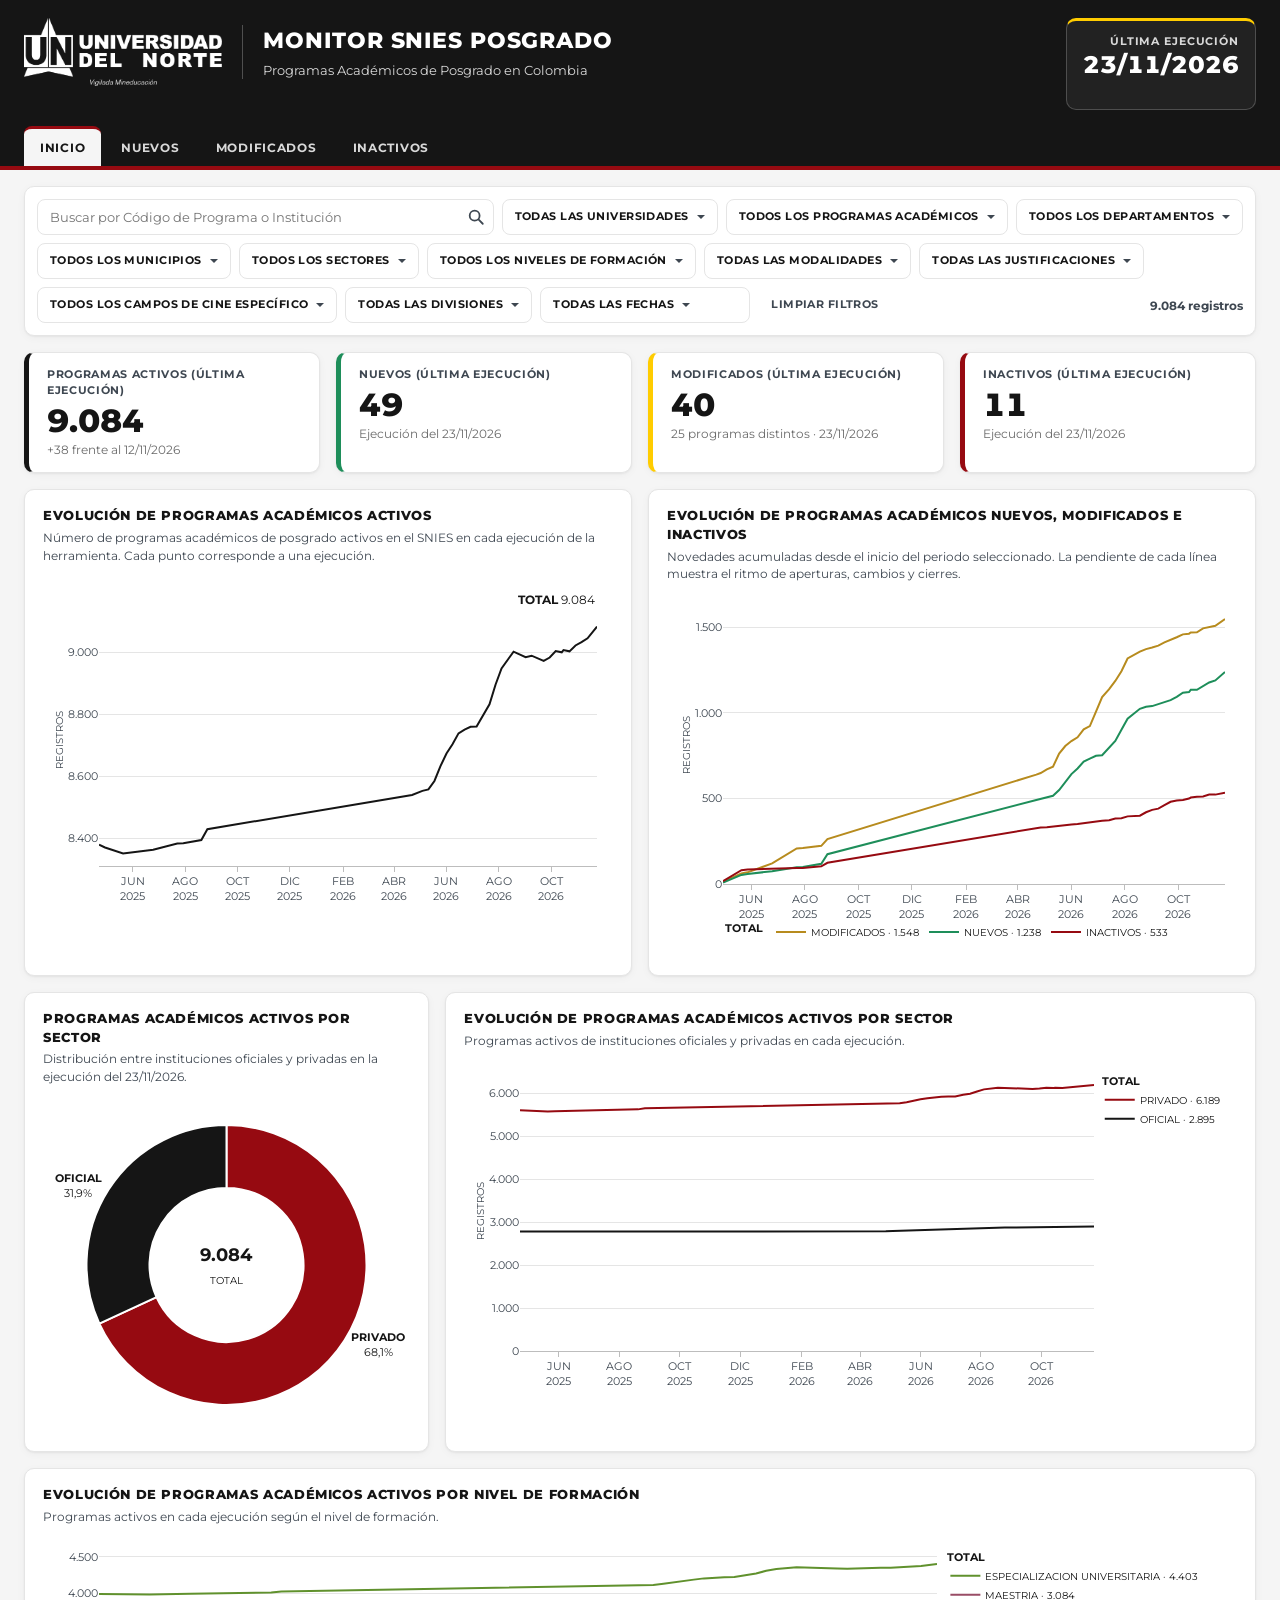
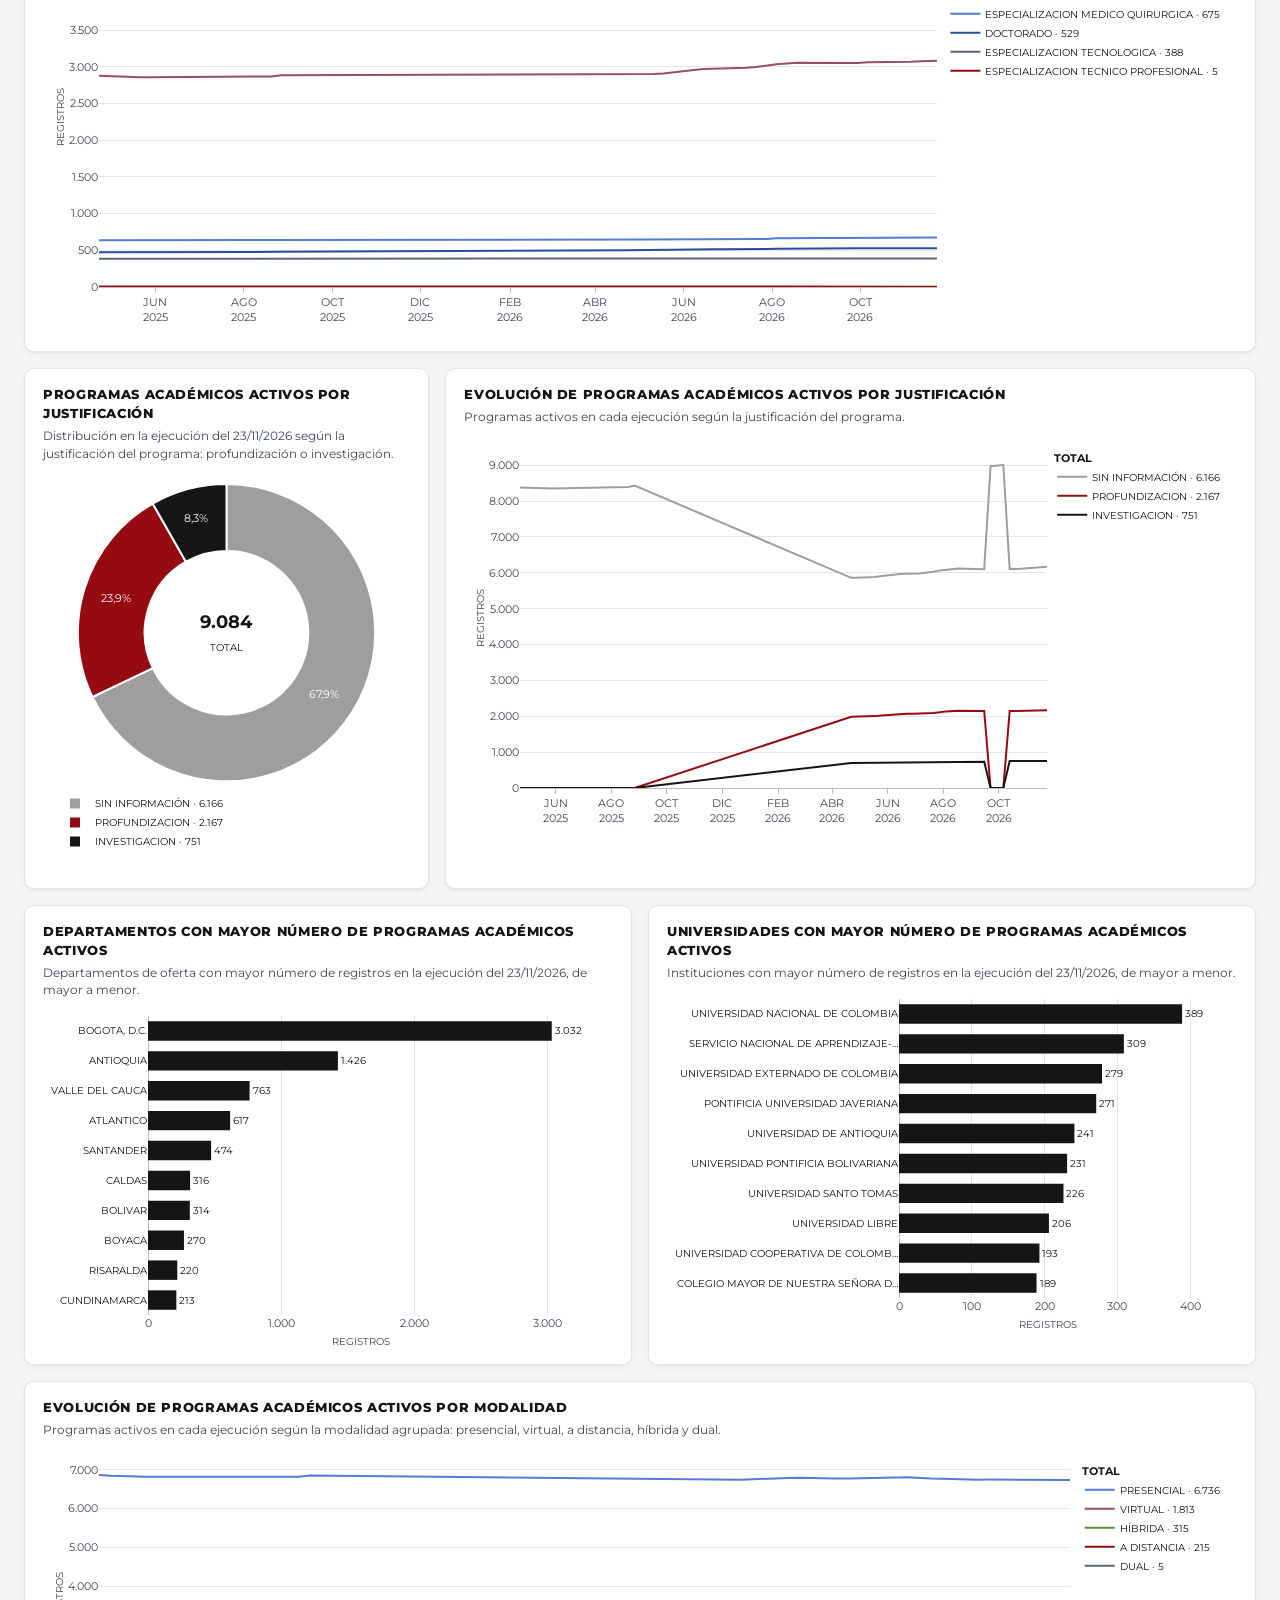
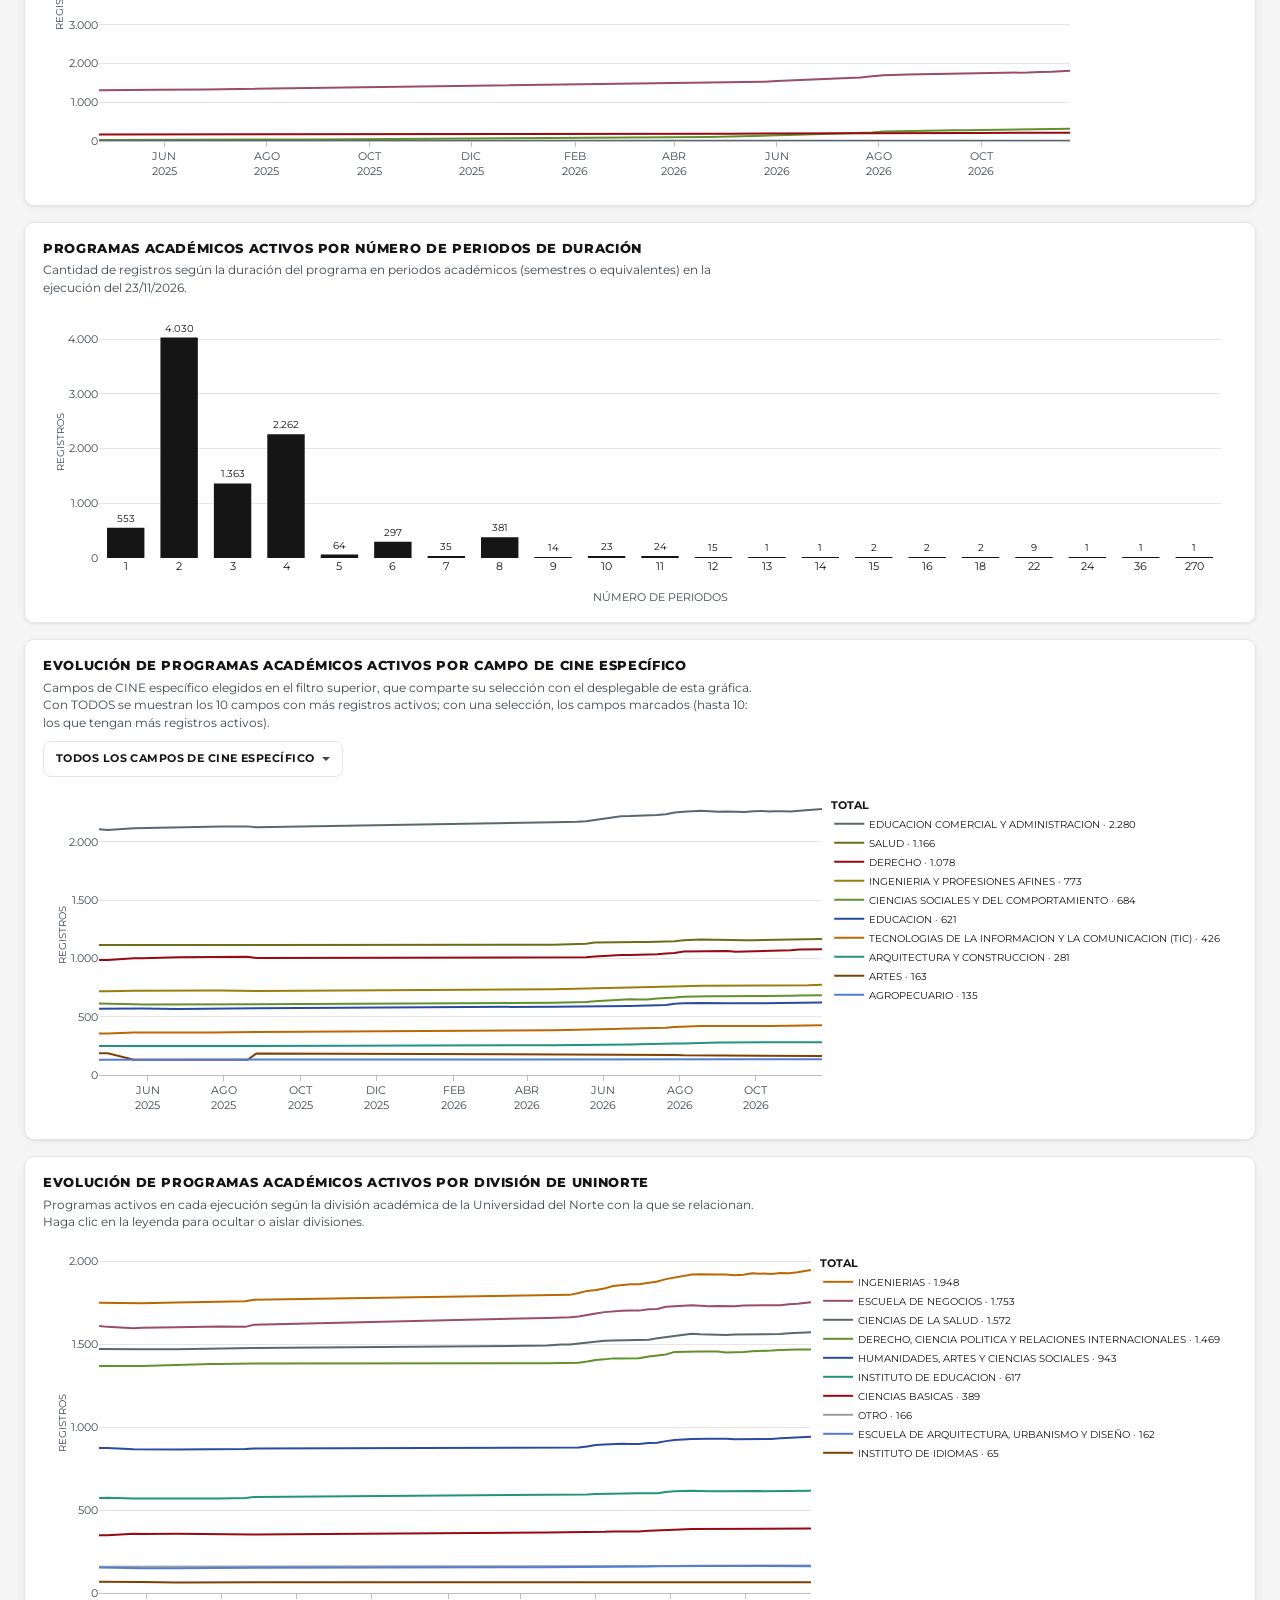
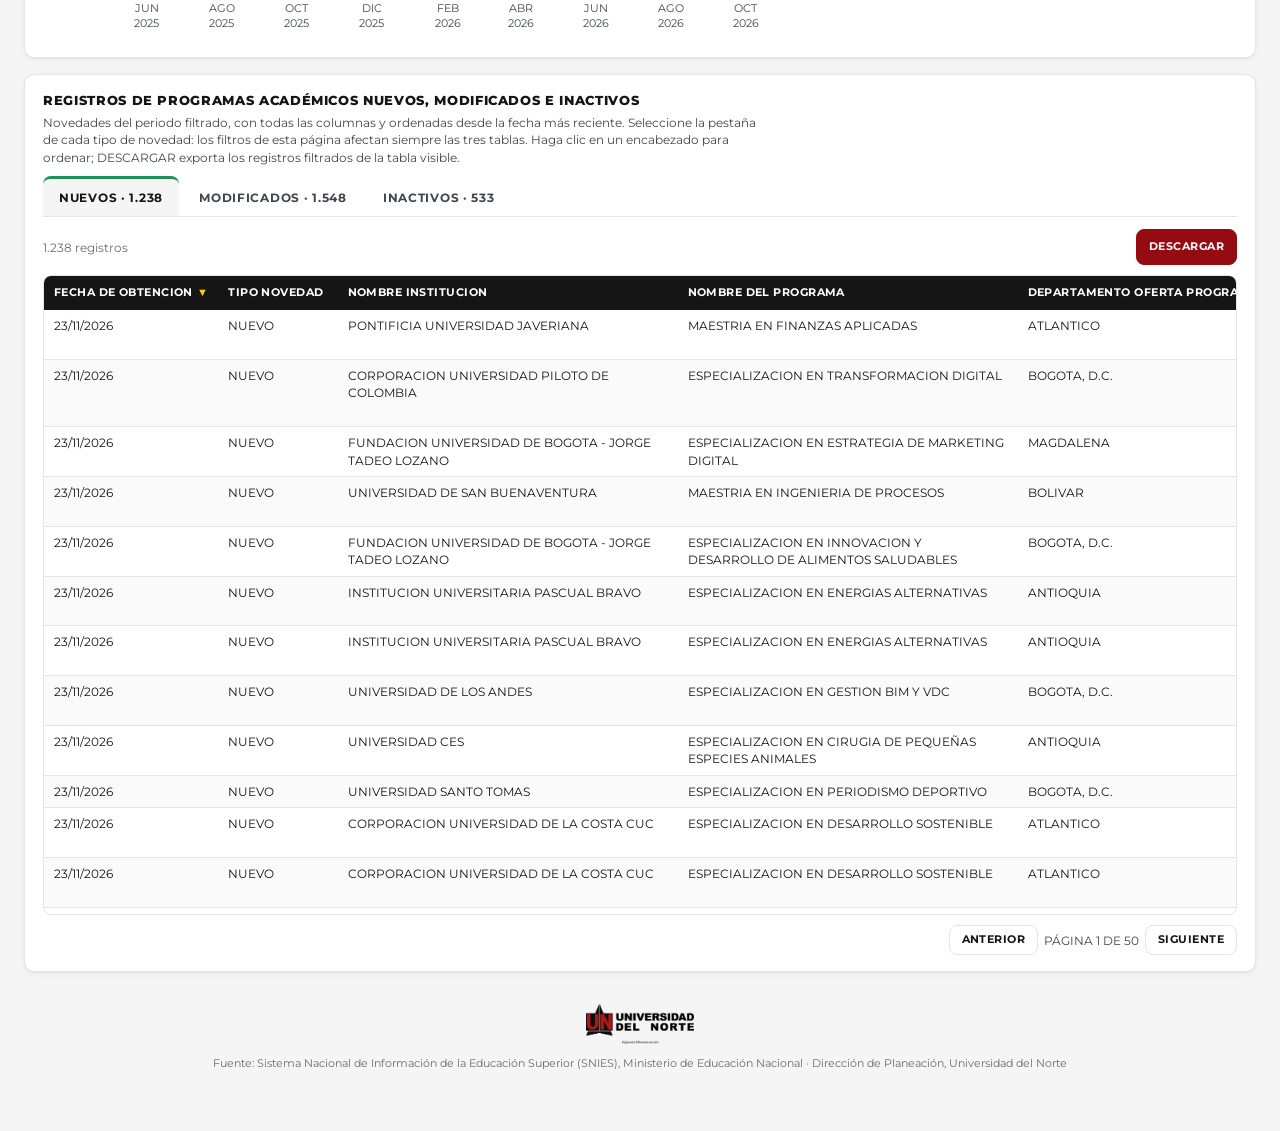
==== commit 8ff2e236: "Actualización SNIES posgrado y dashboard: 2026-11-23" ====
--- a/docs/index.html
+++ b/docs/index.html
@@ -9,7 +9,7 @@
   <meta name="referrer" content="strict-origin-when-cross-origin">
   <link rel="icon" href="assets/img/favicon-uninorte.ico" sizes="32x32">
   <link rel="preload" href="assets/fuentes/montserrat-latin.woff2" as="font" type="font/woff2" crossorigin>
-  <link rel="stylesheet" href="assets/vendor/flatpickr/flatpickr.min.css?v=a67742a9db">
+  <link rel="stylesheet" href="assets/vendor/flatpickr/flatpickr.min.css?v=1b34a42552">
   <link rel="stylesheet" href="assets/estilos.css?v=09d1fbd05a">
   <script type="importmap">
     { "imports": {
@@ -147,15 +147,15 @@
     <p class="pie-pagina">Fuente: Sistema Nacional de Información de la Educación Superior (SNIES), Ministerio de Educación Nacional · Dirección de Planeación, Universidad del Norte</p>
   </main>
 
-  <script src="assets/vendor/plotly/plotly.min.js?v=de3be007a2"></script>
-  <script src="assets/vendor/flatpickr/flatpickr.min.js?v=bd04bb4978"></script>
+  <script src="assets/vendor/plotly/plotly.min.js?v=6d21266ce1"></script>
+  <script src="assets/vendor/flatpickr/flatpickr.min.js?v=1eeab1cb77"></script>
   <script src="assets/vendor/flatpickr/l10n/es.min.js?v=dac7fd9270"></script>
-  <script src="data/comun.js?v=3085ca75e2"></script>
-  <script src="data/activos.js?v=580a6b4b18"></script>
-  <script src="data/nuevos.js?v=8764bfbe20"></script>
-  <script src="data/modificados.js?v=88dc50a27a"></script>
-  <script src="data/inactivos.js?v=c2931b9e13"></script>
-  <script src="assets/app.js?v=5dad2f39ad"></script>
-  <script src="assets/inicio.js?v=c65b63cb77"></script>
+  <script src="data/comun.js?v=a3d61b74a6"></script>
+  <script src="data/activos.js?v=803bf02638"></script>
+  <script src="data/nuevos.js?v=3c46b05f79"></script>
+  <script src="data/modificados.js?v=cc7d8a09e5"></script>
+  <script src="data/inactivos.js?v=24ab2fca2f"></script>
+  <script src="assets/app.js?v=4220fa6516"></script>
+  <script src="assets/inicio.js?v=ec8d2baa82"></script>
 </body>
 </html>
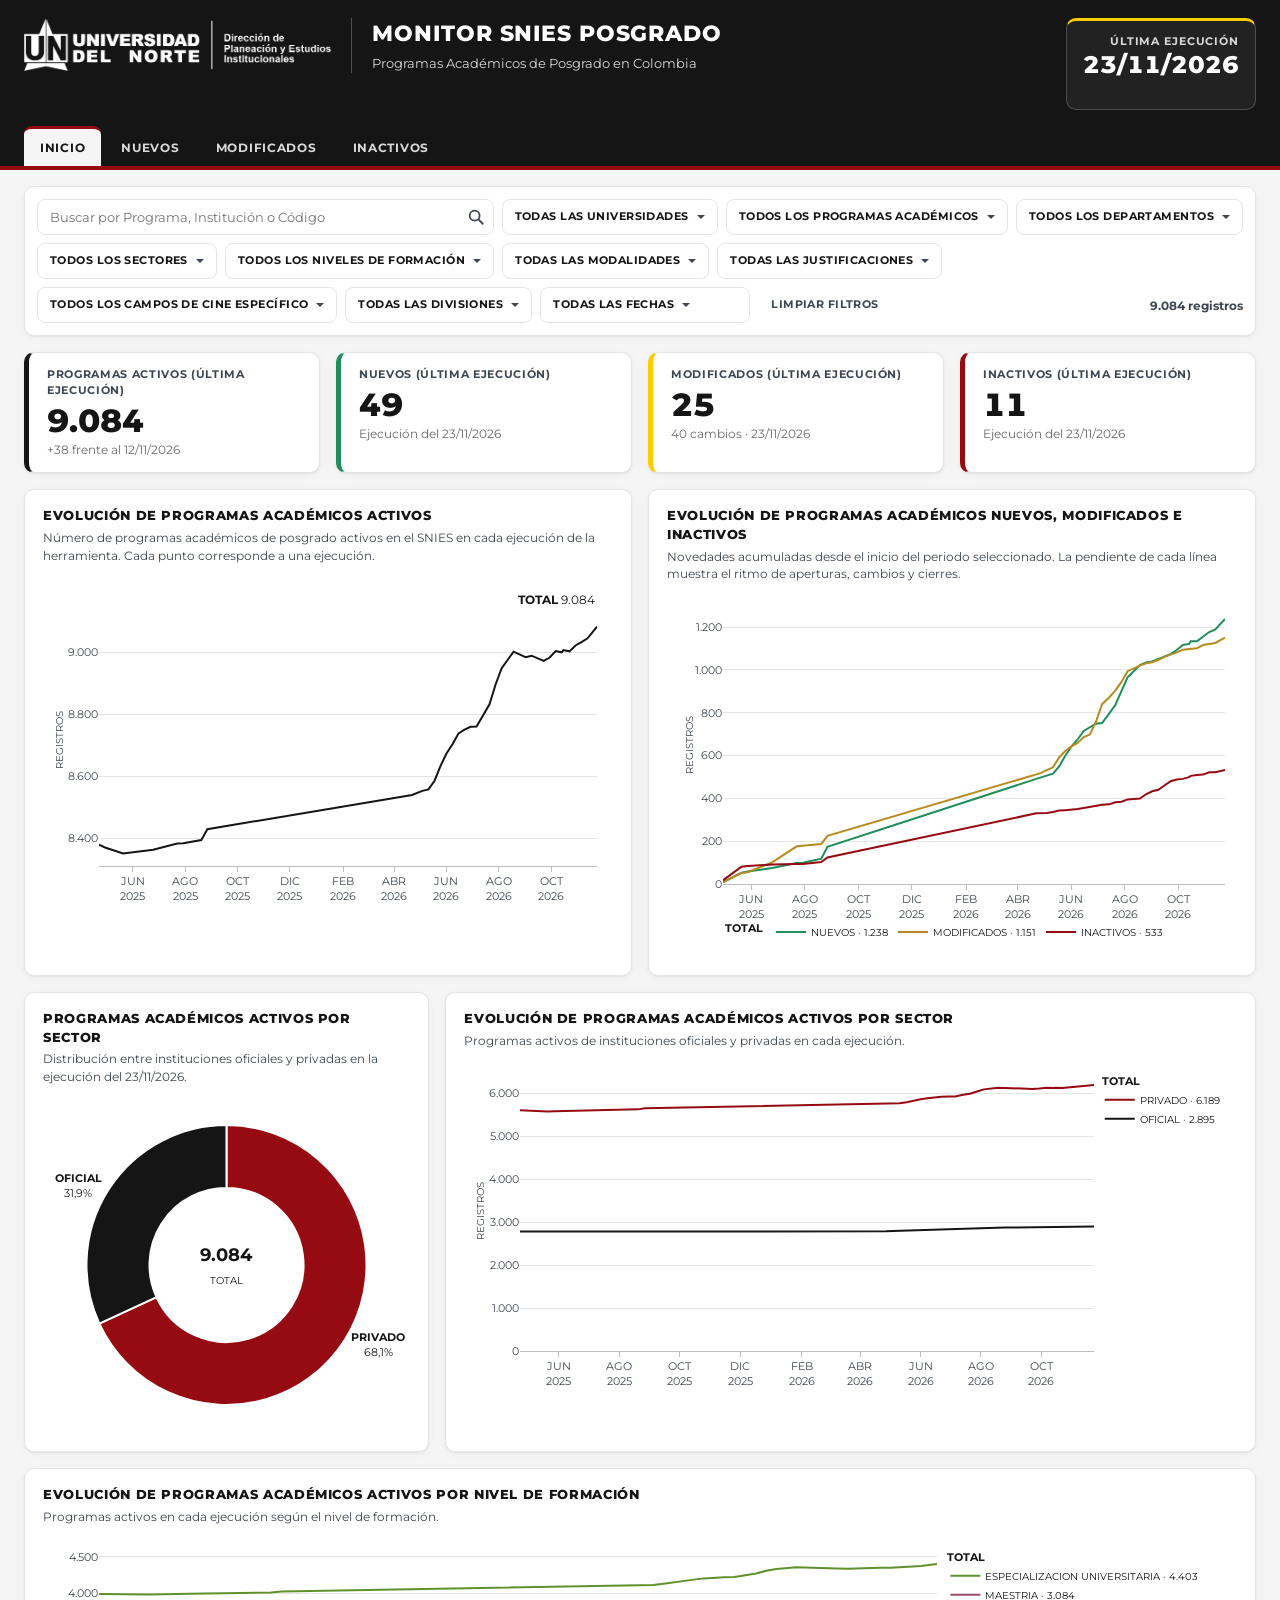
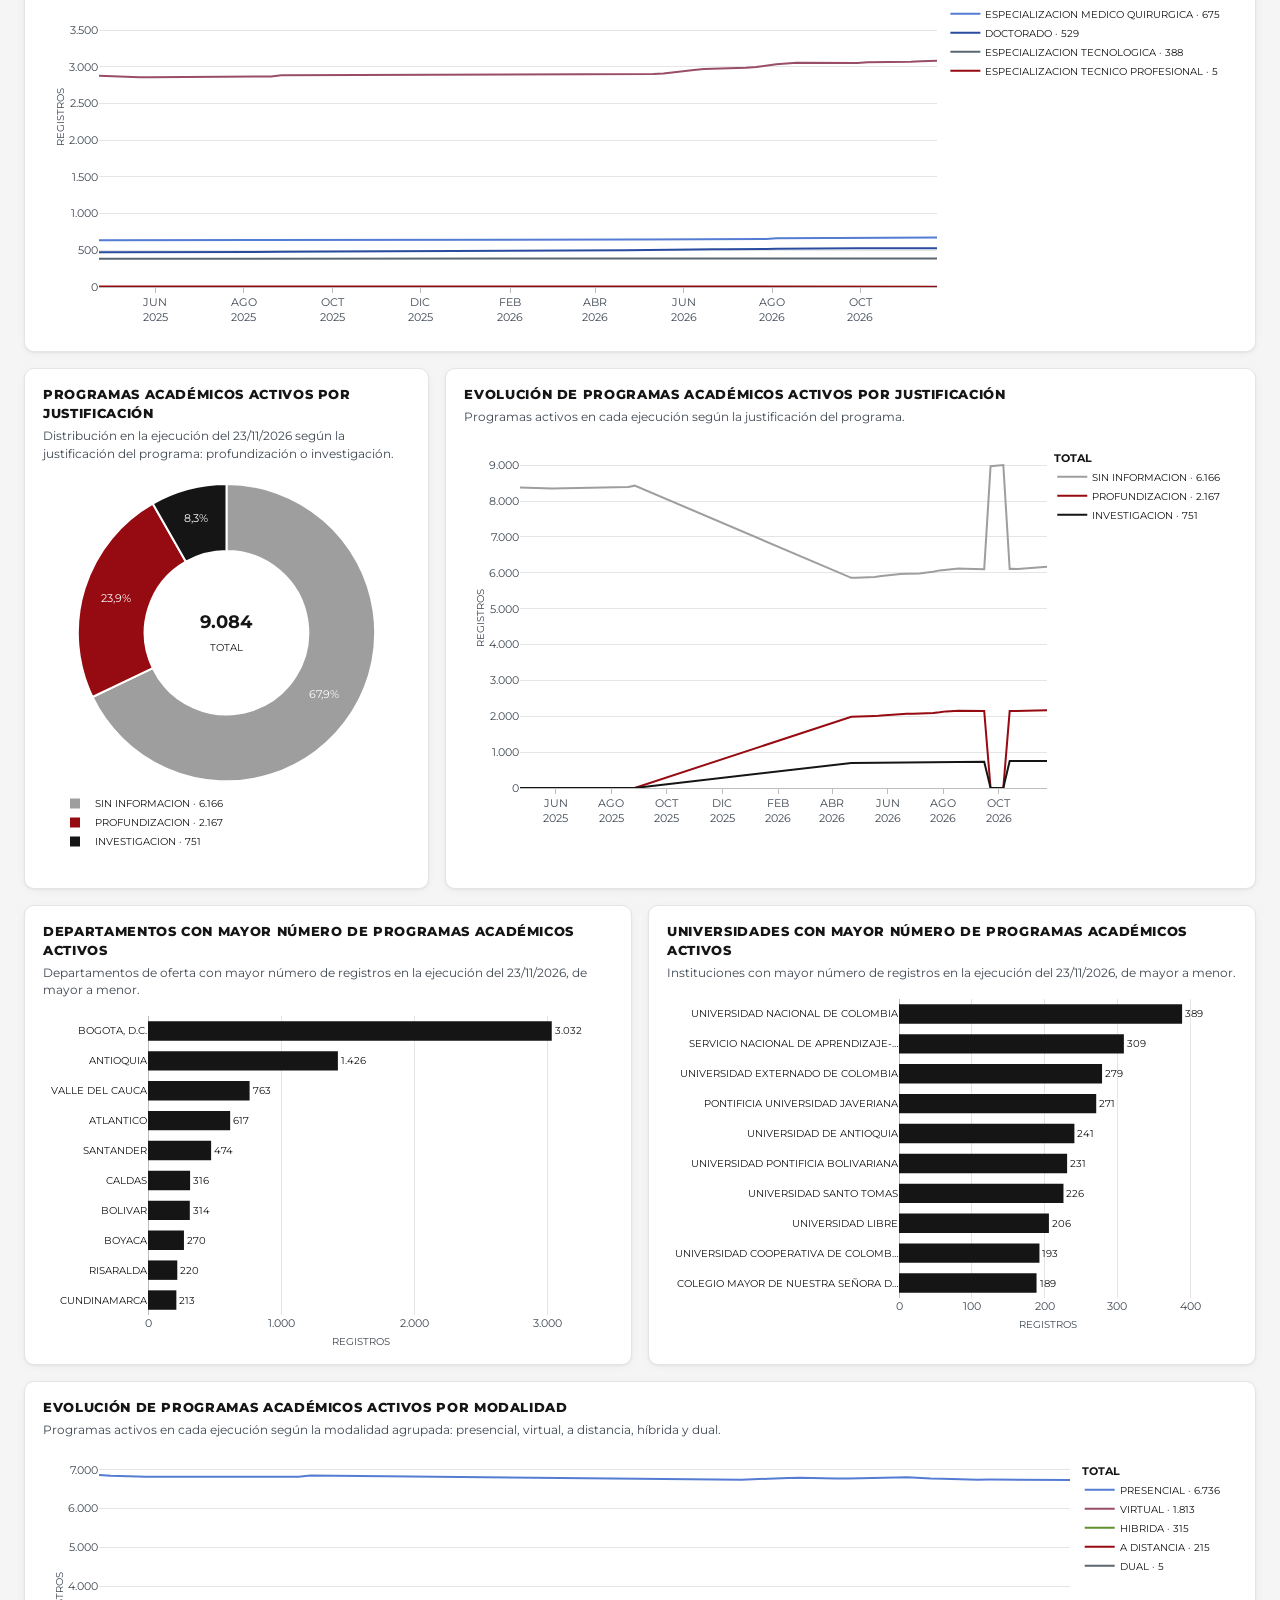
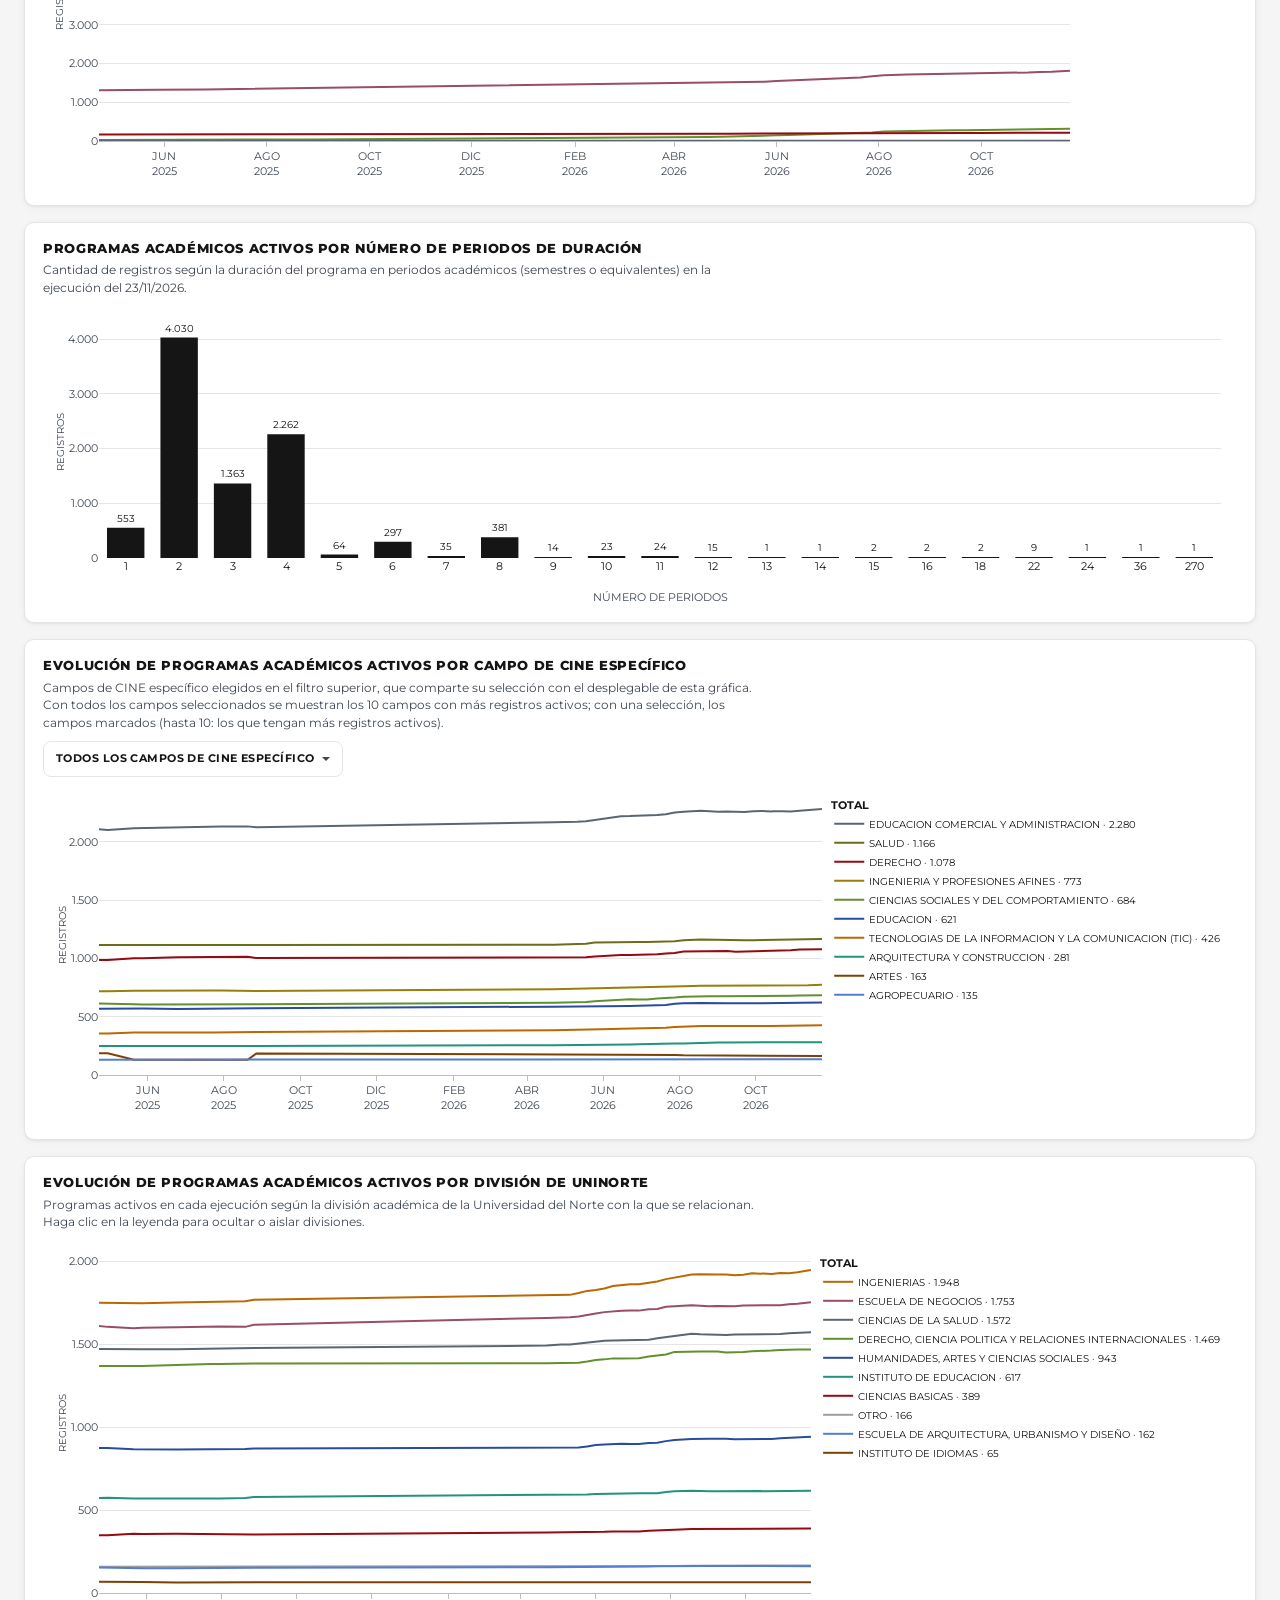
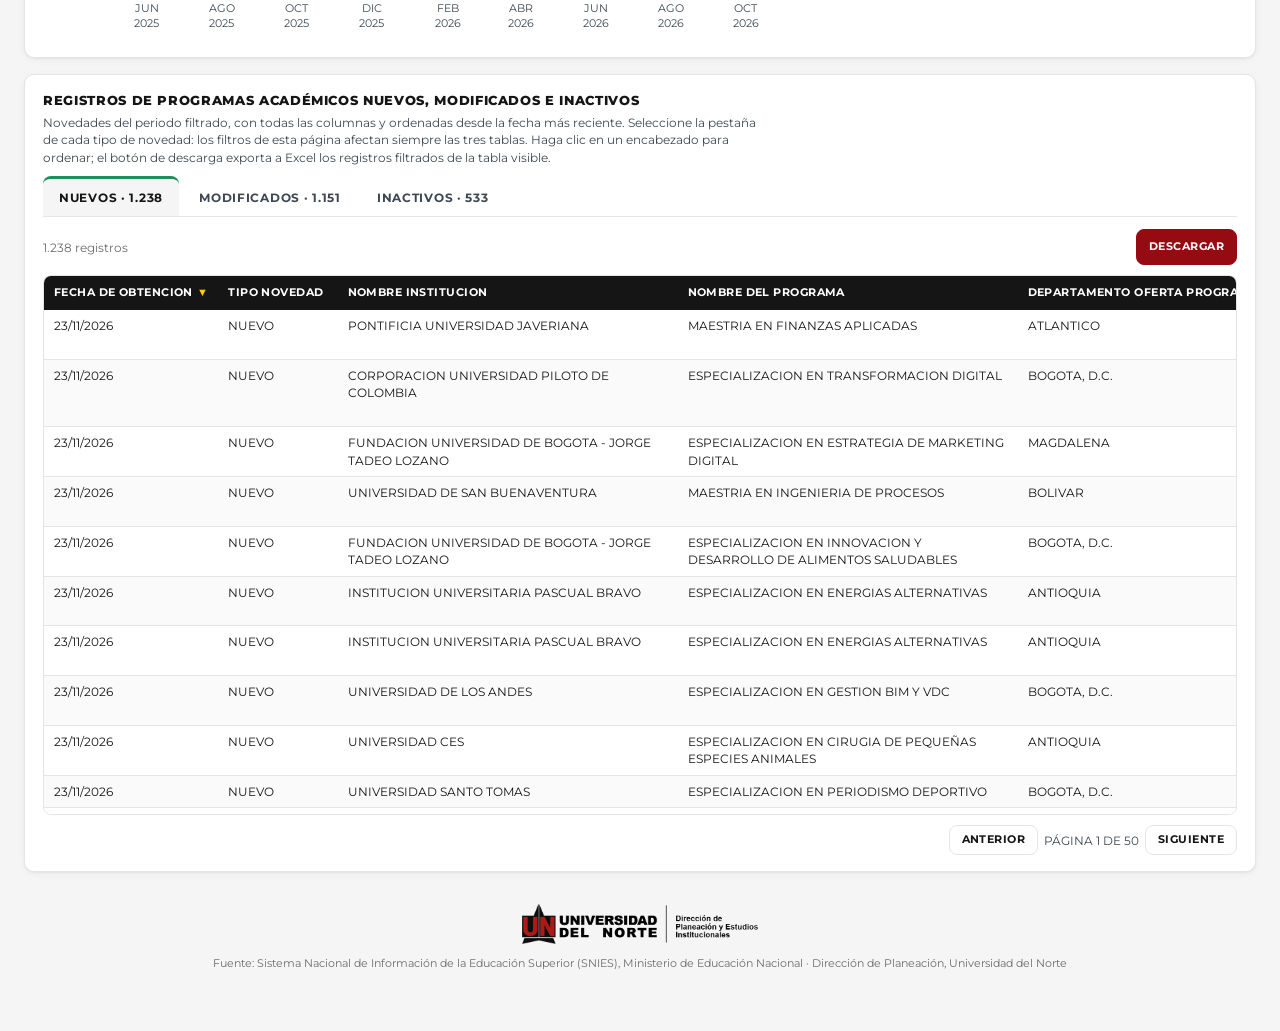
==== commit b1155021: "Modificados consolidado por programa, filtros con TODOS, búsqueda parcial y descarga en Excel - Modi" ====
--- a/docs/index.html
+++ b/docs/index.html
@@ -3,19 +3,18 @@
 <head>
   <meta charset="utf-8">
   <meta name="viewport" content="width=device-width, initial-scale=1">
-  <meta http-equiv="Content-Security-Policy" content="default-src 'self'; script-src 'self' 'sha256-NIeJZsl6sLTTguZcrWSnS7DTicDxO0DSIh4Z3/OGgIE='; style-src 'self' 'unsafe-inline'; img-src 'self' data: blob:; font-src 'self'; connect-src 'self'; worker-src 'self' blob:; object-src 'none'; base-uri 'self'; form-action 'none'">
+  <meta http-equiv="Content-Security-Policy" content="default-src 'self'; script-src 'self' 'sha256-gjXxiS69dR/BRgSzjknAPkC+18MpMmNdqCZ+U6WG0dw='; style-src 'self' 'unsafe-inline'; img-src 'self' data: blob:; font-src 'self'; connect-src 'self'; worker-src 'self' blob:; object-src 'none'; base-uri 'self'; form-action 'none'">
   <title>PROGRAMAS ACADÉMICOS ACTIVOS</title>
   <meta name="description" content="Monitor de programas académicos de posgrado en Colombia (SNIES)">
   <meta name="referrer" content="strict-origin-when-cross-origin">
   <link rel="icon" href="assets/img/favicon-uninorte.ico" sizes="32x32">
   <link rel="preload" href="assets/fuentes/montserrat-latin.woff2" as="font" type="font/woff2" crossorigin>
-  <link rel="stylesheet" href="assets/vendor/flatpickr/flatpickr.min.css?v=1b34a42552">
-  <link rel="stylesheet" href="assets/estilos.css?v=09d1fbd05a">
+  <link rel="stylesheet" href="assets/vendor/flatpickr/flatpickr.min.css?v=a67742a9db">
+  <link rel="stylesheet" href="assets/estilos.css?v=7ee17878d0">
   <script type="importmap">
     { "imports": {
-      "hyparquet": "./assets/vendor/hyparquet/src/index.js",
-      "hyparquet/": "./assets/vendor/hyparquet/",
-      "hyparquet-writer": "./assets/vendor/hyparquet-writer/src/index.js"
+      "write-excel-file/browser": "./assets/vendor/write-excel-file/browser/index.js",
+      "fflate": "./assets/vendor/fflate/esm/browser.js"
     } }
   </script>
 </head>
@@ -24,7 +23,7 @@
     <div class="encabezado-int">
       <div class="enc-fila">
         <div class="enc-marca">
-          <img class="enc-logo" src="assets/img/logo-uninorte-blanco.png" width="198" height="68" alt="Universidad del Norte">
+          <img class="enc-logo" src="assets/img/logo-uninorte-direccion-blanco.png" width="307" height="52" alt="Universidad del Norte">
           <div class="enc-textos">
             <h1 class="enc-titulo">MONITOR SNIES POSGRADO</h1>
           <p class="enc-sub">Programas Académicos de Posgrado en Colombia</p>
@@ -123,7 +122,7 @@
     <div class="fila">
       <section class="tarjeta" aria-labelledby="t-g-cine">
         <h2 class="tarjeta-tit" id="t-g-cine">EVOLUCIÓN DE PROGRAMAS ACADÉMICOS ACTIVOS POR CAMPO DE CINE ESPECÍFICO</h2>
-        <p class="tarjeta-sub">Campos de CINE específico elegidos en el filtro superior, que comparte su selección con el desplegable de esta gráfica. Con TODOS se muestran los 10 campos con más registros activos; con una selección, los campos marcados (hasta 10: los que tengan más registros activos).</p>
+        <p class="tarjeta-sub">Campos de CINE específico elegidos en el filtro superior, que comparte su selección con el desplegable de esta gráfica. Con todos los campos seleccionados se muestran los 10 campos con más registros activos; con una selección, los campos marcados (hasta 10: los que tengan más registros activos).</p>
         <div id="cine-ctrl"></div>
         <div class="grafica " id="g-cine" role="img" aria-label="Evolución de programas académicos activos por campo de cine específico"></div>
       </section>
@@ -137,25 +136,25 @@
     </div>
     <section class="tarjeta" aria-labelledby="t-novedades">
       <h2 class="tarjeta-tit" id="t-novedades">REGISTROS DE PROGRAMAS ACADÉMICOS NUEVOS, MODIFICADOS E INACTIVOS</h2>
-      <p class="tarjeta-sub">Novedades del periodo filtrado, con todas las columnas y ordenadas desde la fecha más reciente. Seleccione la pestaña de cada tipo de novedad: los filtros de esta página afectan siempre las tres tablas. Haga clic en un encabezado para ordenar; DESCARGAR exporta los registros filtrados de la tabla visible.</p>
+      <p class="tarjeta-sub">Novedades del periodo filtrado, con todas las columnas y ordenadas desde la fecha más reciente. Seleccione la pestaña de cada tipo de novedad: los filtros de esta página afectan siempre las tres tablas. Haga clic en un encabezado para ordenar; el botón de descarga exporta a Excel los registros filtrados de la tabla visible.</p>
       <div class="tabs" role="tablist" aria-label="Tipo de novedad"><button type="button" role="tab" class="tab t-nuevos" id="tab-nuevos" data-tab="nuevos" aria-controls="panel-nuevos" aria-selected="true" tabindex="0">NUEVOS · <span data-n-tab="nuevos">–</span></button><button type="button" role="tab" class="tab t-modificados" id="tab-modificados" data-tab="modificados" aria-controls="panel-modificados" aria-selected="false" tabindex="-1">MODIFICADOS · <span data-n-tab="modificados">–</span></button><button type="button" role="tab" class="tab t-inactivos" id="tab-inactivos" data-tab="inactivos" aria-controls="panel-inactivos" aria-selected="false" tabindex="-1">INACTIVOS · <span data-n-tab="inactivos">–</span></button></div>
       <div role="tabpanel" id="panel-nuevos" aria-labelledby="tab-nuevos"><div id="tabla-nuevos"></div></div>
       <div role="tabpanel" id="panel-modificados" aria-labelledby="tab-modificados" hidden><div id="tabla-modificados"></div></div>
       <div role="tabpanel" id="panel-inactivos" aria-labelledby="tab-inactivos" hidden><div id="tabla-inactivos"></div></div>
     </section>
-    <img class="pie-logo" src="assets/img/logo-uninorte-principal.png" width="107" height="40" alt="Universidad del Norte">
+    <img class="pie-logo" src="assets/img/logo-uninorte-direccion-principal.png" width="237" height="40" alt="Universidad del Norte">
     <p class="pie-pagina">Fuente: Sistema Nacional de Información de la Educación Superior (SNIES), Ministerio de Educación Nacional · Dirección de Planeación, Universidad del Norte</p>
   </main>
 
-  <script src="assets/vendor/plotly/plotly.min.js?v=6d21266ce1"></script>
-  <script src="assets/vendor/flatpickr/flatpickr.min.js?v=1eeab1cb77"></script>
+  <script src="assets/vendor/plotly/plotly.min.js?v=de3be007a2"></script>
+  <script src="assets/vendor/flatpickr/flatpickr.min.js?v=bd04bb4978"></script>
   <script src="assets/vendor/flatpickr/l10n/es.min.js?v=dac7fd9270"></script>
-  <script src="data/comun.js?v=a3d61b74a6"></script>
-  <script src="data/activos.js?v=803bf02638"></script>
-  <script src="data/nuevos.js?v=3c46b05f79"></script>
-  <script src="data/modificados.js?v=cc7d8a09e5"></script>
-  <script src="data/inactivos.js?v=24ab2fca2f"></script>
-  <script src="assets/app.js?v=4220fa6516"></script>
-  <script src="assets/inicio.js?v=ec8d2baa82"></script>
+  <script src="data/comun.js?v=b3c1cdebd1"></script>
+  <script src="data/activos.js?v=e10e5ea0d1"></script>
+  <script src="data/nuevos.js?v=2b73b69433"></script>
+  <script src="data/modificados.js?v=96ed7c381d"></script>
+  <script src="data/inactivos.js?v=8125e4d98d"></script>
+  <script src="assets/app.js?v=a0ad407725"></script>
+  <script src="assets/inicio.js?v=bf7a49575a"></script>
 </body>
 </html>
--- a/docs/assets/estilos.css
+++ b/docs/assets/estilos.css
@@ -72,7 +72,7 @@
 .enc-fila { display: flex; align-items: flex-start; justify-content: space-between; gap: 16px; flex-wrap: wrap; }
 /* Marca: logotipo institucional (versión blanca sobre fondo negro) con área de respeto de 20 px y filete separador */
 .enc-marca { display: flex; align-items: center; gap: 20px; flex-wrap: wrap; }
-.enc-logo { display: block; height: 68px; width: auto; }
+.enc-logo { display: block; height: 52px; width: auto; }
 .enc-textos { padding-left: 20px; border-left: 1px solid rgba(255, 255, 255, .25); }
 .enc-titulo { margin: 0; font-size: 22px; font-weight: 800; letter-spacing: .04em; text-transform: uppercase; }
 .enc-sub { margin: 4px 0 0; color: var(--texto-sobre-negro); font-size: 13px; }
@@ -114,22 +114,15 @@
 .ms-panel { display: none; position: absolute; top: 40px; left: 0; z-index: 30; width: 320px; max-height: 380px; background: var(--blanco); border: 1px solid var(--gris-sep); border-radius: var(--radio); box-shadow: 0 8px 24px rgba(0, 0, 0, .14); padding: 8px; flex-direction: column; }
 .ms.abierto .ms-panel { display: flex; }
 .ms-panel.a-derecha { left: auto; right: 0; }
-.ms-panel input[type=search] { height: 32px; padding: 0 10px; border: 1px solid var(--gris-sep); border-radius: 6px; font: inherit; font-size: 12px; margin-bottom: 6px; }
+.ms-panel input[type=search] { height: 22px; flex: none; padding: 0 10px; border: 1px solid var(--gris-sep); border-radius: 6px; font: inherit; font-size: 12px; margin-bottom: 6px; }
 .ms-ops { overflow-y: auto; }
 .ms-op { display: flex; align-items: flex-start; gap: 8px; padding: 6px 8px; border-radius: 6px; font-size: 12px; cursor: pointer; }
 .ms-op:hover { background: var(--gris-claro); }
 .ms-op input { margin: 2px 0 0; accent-color: var(--rojo); }
 .ms-txt { flex: 1; min-width: 0; }
-.ms-aislar { margin-left: auto; align-self: center; flex: none; border: 1px solid var(--gris-sep); background: var(--blanco); color: var(--texto-2); border-radius: 6px; font: inherit; font-size: 10px; font-weight: 700; letter-spacing: .04em; padding: 2px 6px; cursor: pointer; opacity: 0; }
-.ms-op:hover .ms-aislar, .ms-aislar:focus-visible { opacity: 1; }
-.ms-aislar:hover { background: var(--gris-claro); color: var(--negro); }
-.ms-aislar:focus-visible { outline: 2px solid var(--rojo); outline-offset: 1px; }
-@media (hover: none) { .ms-aislar { opacity: 1; } }
-.ms-aviso { margin: 4px 2px; padding: 6px 8px; border-radius: 6px; background: var(--rojo-tenue); color: var(--rojo); font-size: 11px; font-weight: 700; }
 .ms-op.todos { font-weight: 700; border-bottom: 1px solid var(--gris-sep); border-radius: 0; }
 .ms-padre { justify-content: space-between; align-items: center; }
 .ms-padre label { display: flex; align-items: flex-start; gap: 8px; cursor: pointer; flex: 1; }
-.ms-padre .ms-aislar { margin-right: 6px; }
 .ms-padre input { margin: 2px 0 0; accent-color: var(--rojo); }
 .ms-expandir { border: 1px solid var(--gris-sep); background: var(--blanco); border-radius: 6px; width: 26px; height: 24px; cursor: pointer; font: inherit; font-size: 12px; color: var(--negro); }
 .ms-expandir:hover { background: var(--gris-claro); }
@@ -202,7 +195,7 @@
 
 /* Tabla */
 .tabla-cab { display: flex; align-items: center; justify-content: space-between; gap: 12px; flex-wrap: wrap; margin-bottom: 10px; }
-.tabla-env { overflow: auto; max-height: 640px; border: 1px solid var(--gris-sep); border-radius: 8px; }
+.tabla-env { overflow: auto; max-height: 540px; border: 1px solid var(--gris-sep); border-radius: 8px; }
 table.datos { border-collapse: collapse; width: max-content; min-width: 100%; font-size: 12px; }
 table.datos th { position: sticky; top: 0; background: var(--negro); color: var(--blanco); text-align: left; font-size: 11px; font-weight: 700; letter-spacing: .04em; padding: 9px 10px; white-space: nowrap; cursor: pointer; user-select: none; text-transform: uppercase; }
 table.datos th:hover { background: var(--negro-hover); }
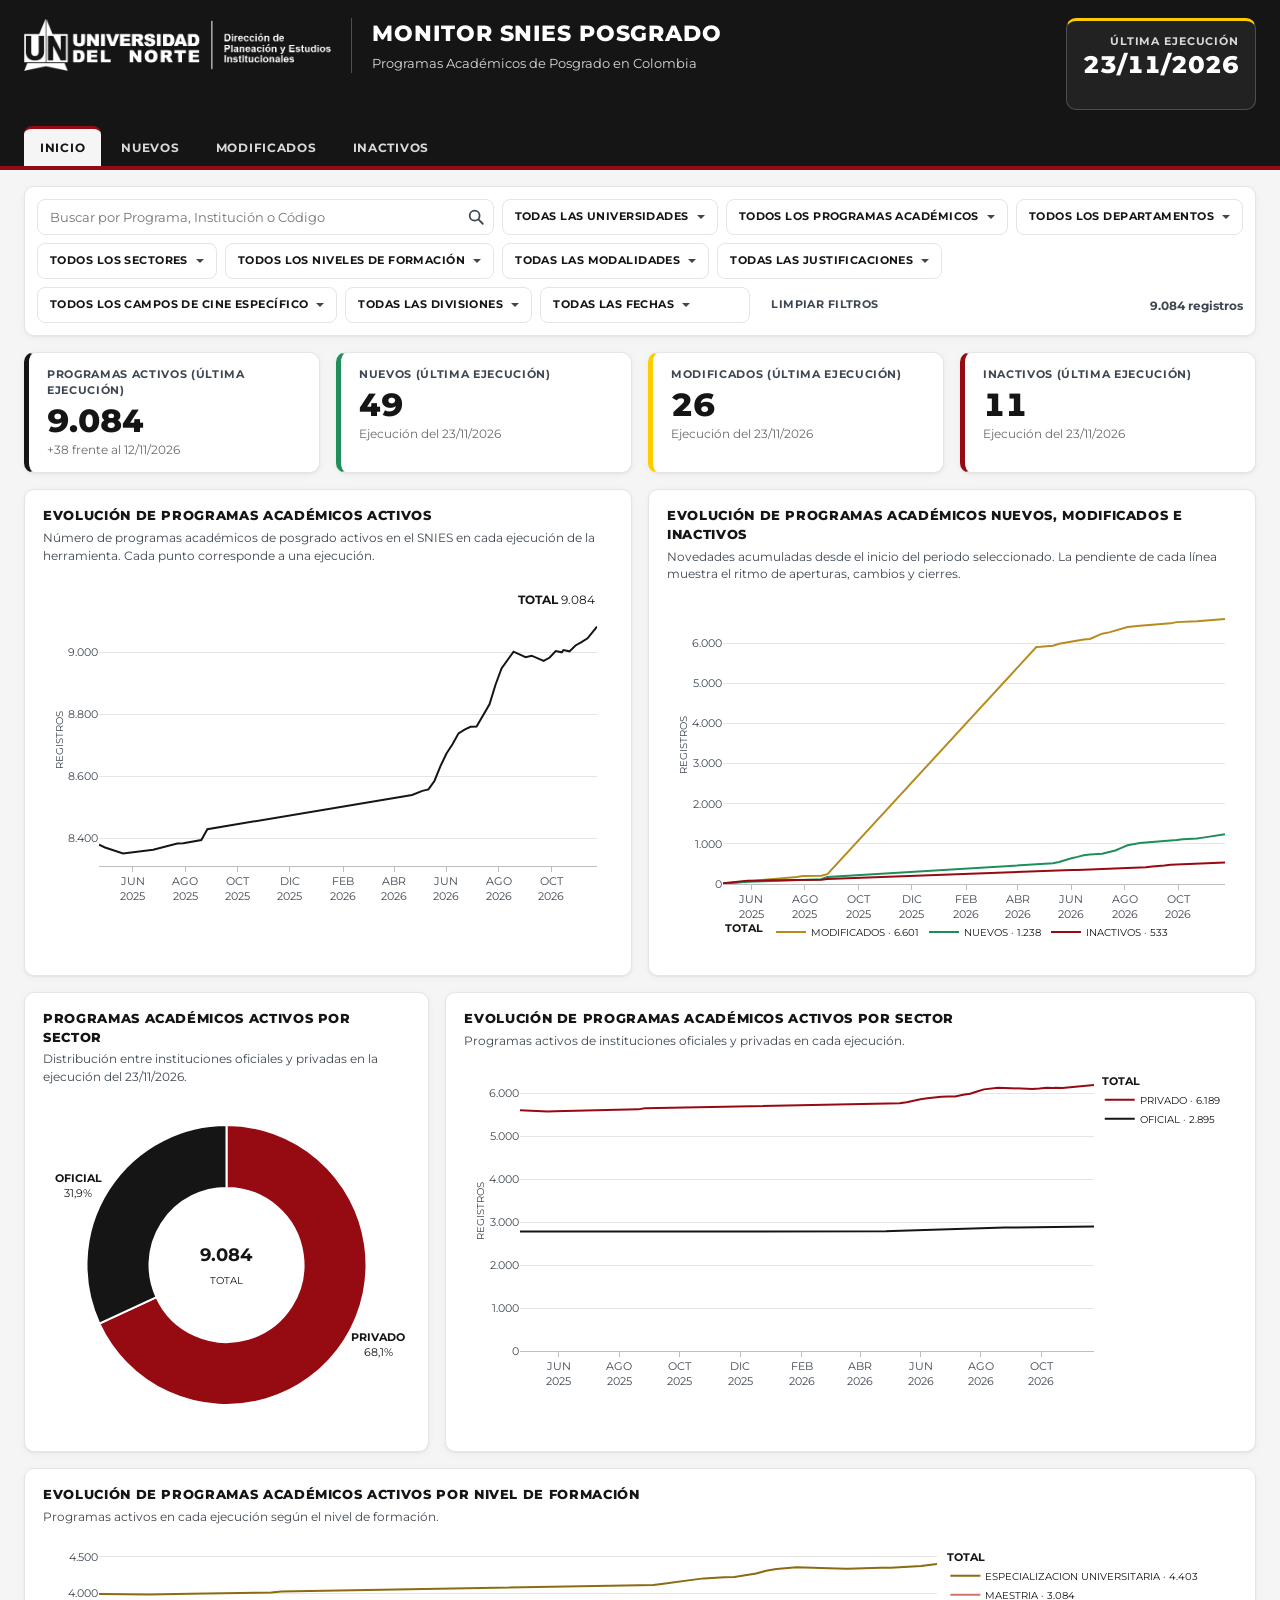
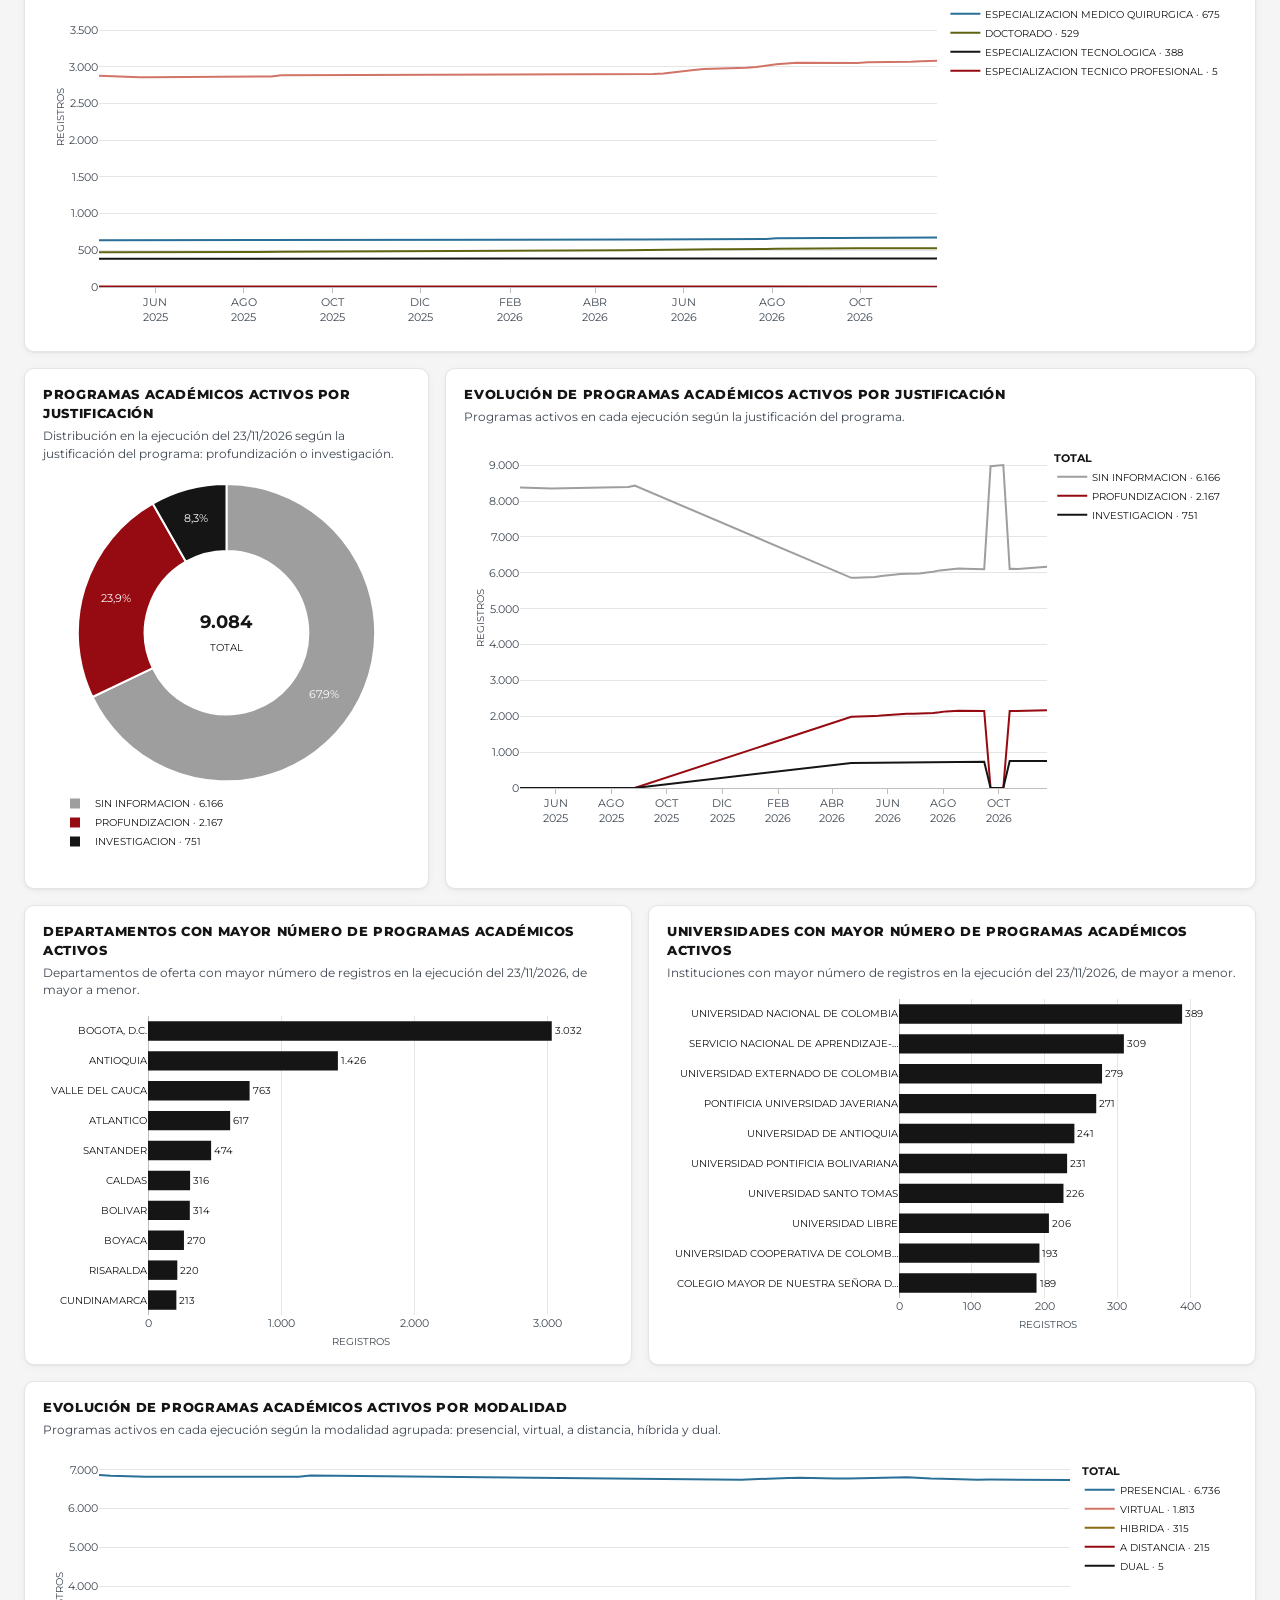
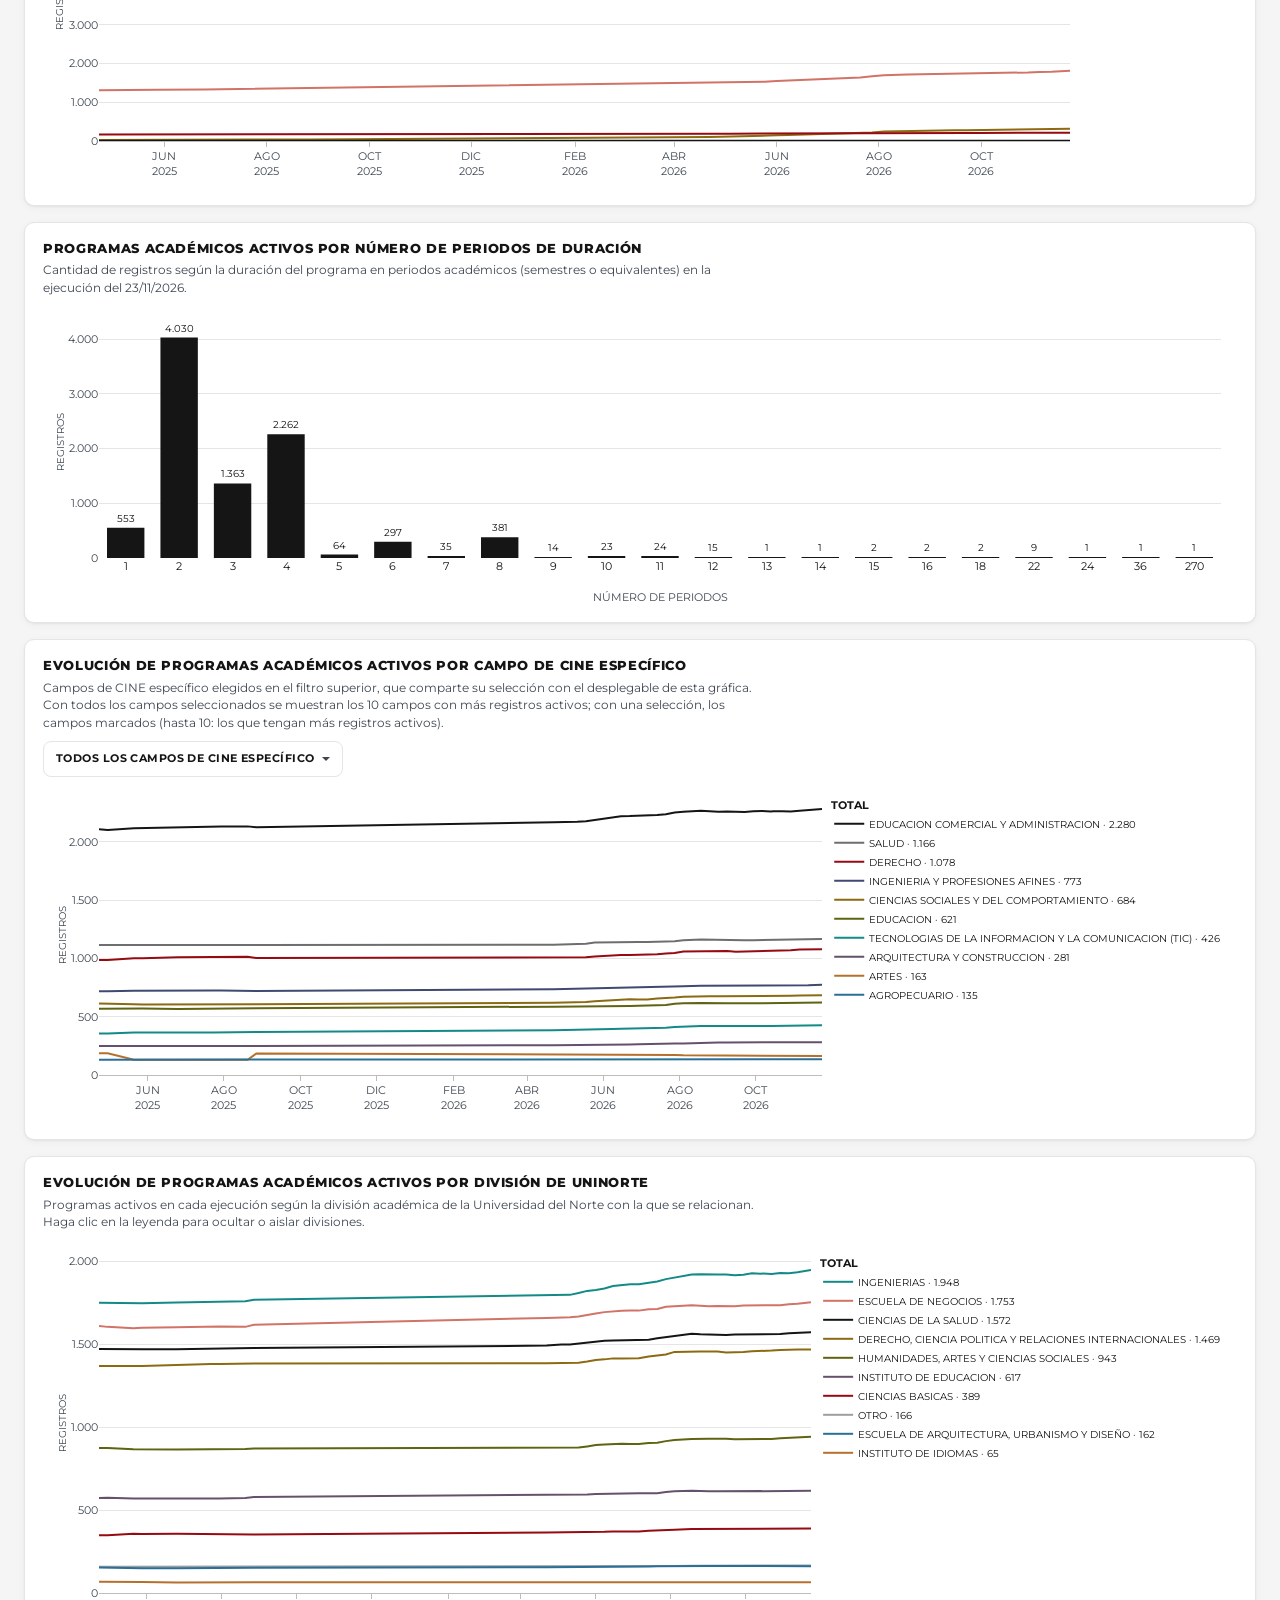
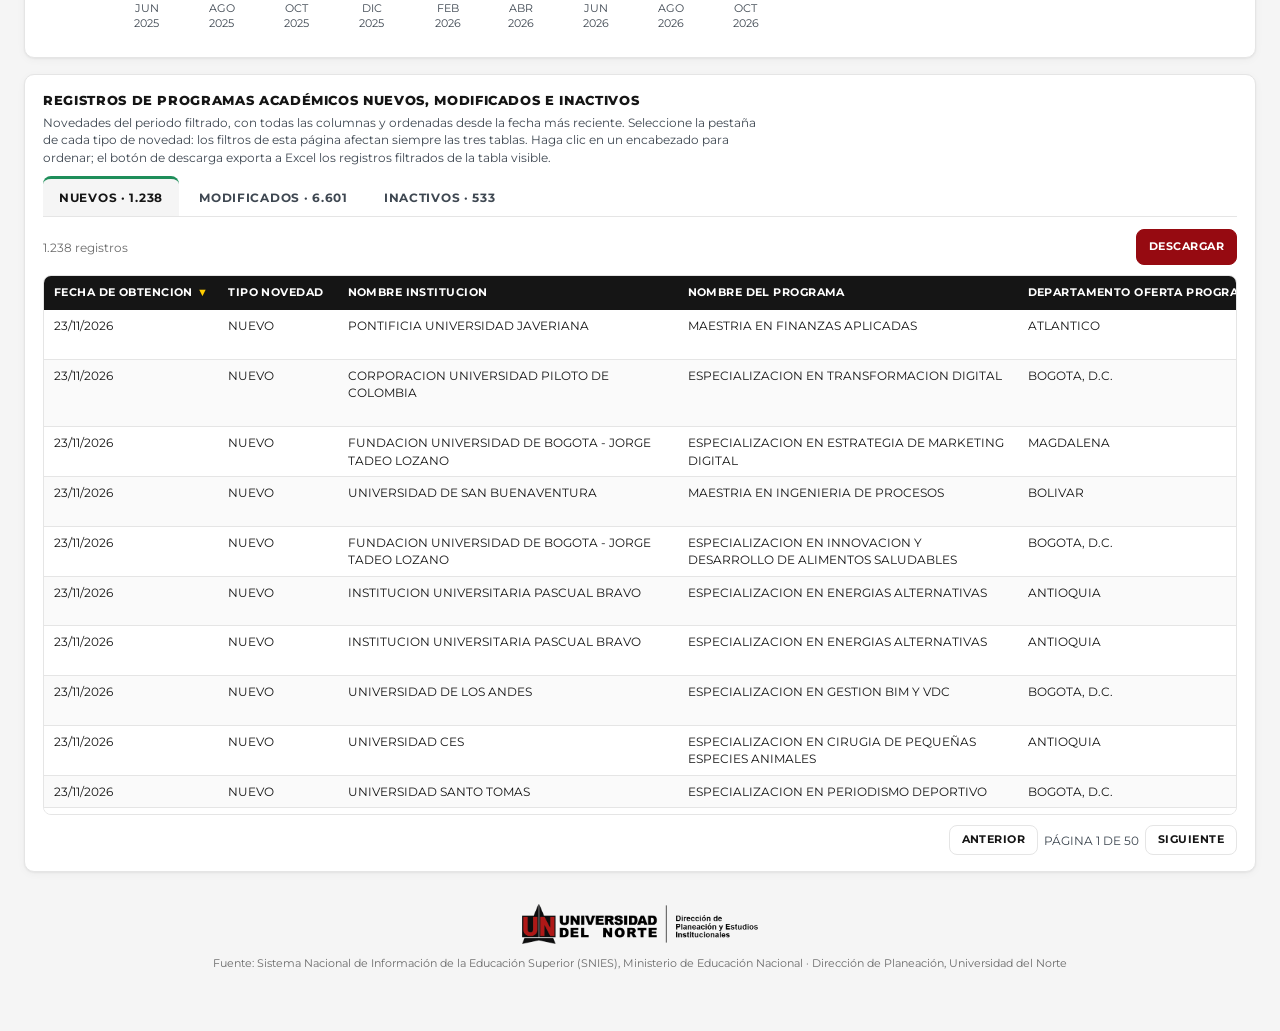
==== commit b8fc4404: "Departamento y costo de matrícula como tipos de cambio, regla del correo, paleta de series y documen" ====
--- a/docs/index.html
+++ b/docs/index.html
@@ -10,7 +10,7 @@
   <link rel="icon" href="assets/img/favicon-uninorte.ico" sizes="32x32">
   <link rel="preload" href="assets/fuentes/montserrat-latin.woff2" as="font" type="font/woff2" crossorigin>
   <link rel="stylesheet" href="assets/vendor/flatpickr/flatpickr.min.css?v=a67742a9db">
-  <link rel="stylesheet" href="assets/estilos.css?v=7ee17878d0">
+  <link rel="stylesheet" href="assets/estilos.css?v=6e487552b2">
   <script type="importmap">
     { "imports": {
       "write-excel-file/browser": "./assets/vendor/write-excel-file/browser/index.js",
@@ -46,7 +46,7 @@
         <section class="kpis" aria-label="Indicadores de la última ejecución del periodo filtrado">
           <div class="kpi"><div class="kpi-et">PROGRAMAS ACTIVOS (ÚLTIMA EJECUCIÓN)</div><div class="kpi-v" id="k-activos">–</div><div class="kpi-s" id="k-activos-s"></div></div>
           <a class="kpi k-nuevos" href="nuevos.html"><div class="kpi-et">NUEVOS (ÚLTIMA EJECUCIÓN)</div><div class="kpi-v" id="k-nuevos">–</div><div class="kpi-s">Ejecución del <span data-fecha-ultima></span></div></a>
-          <a class="kpi k-modificados" href="modificados.html"><div class="kpi-et">MODIFICADOS (ÚLTIMA EJECUCIÓN)</div><div class="kpi-v" id="k-modificados">–</div><div class="kpi-s" id="k-modificados-s"></div></a>
+          <a class="kpi k-modificados" href="modificados.html"><div class="kpi-et">MODIFICADOS (ÚLTIMA EJECUCIÓN)</div><div class="kpi-v" id="k-modificados">–</div><div class="kpi-s">Ejecución del <span data-fecha-ultima></span></div></a>
           <a class="kpi k-inactivos" href="inactivos.html"><div class="kpi-et">INACTIVOS (ÚLTIMA EJECUCIÓN)</div><div class="kpi-v" id="k-inactivos">–</div><div class="kpi-s">Ejecución del <span data-fecha-ultima></span></div></a>
         </section>
     
@@ -149,12 +149,12 @@
   <script src="assets/vendor/plotly/plotly.min.js?v=de3be007a2"></script>
   <script src="assets/vendor/flatpickr/flatpickr.min.js?v=bd04bb4978"></script>
   <script src="assets/vendor/flatpickr/l10n/es.min.js?v=dac7fd9270"></script>
-  <script src="data/comun.js?v=b3c1cdebd1"></script>
+  <script src="data/comun.js?v=f492cf5dba"></script>
   <script src="data/activos.js?v=e10e5ea0d1"></script>
   <script src="data/nuevos.js?v=2b73b69433"></script>
-  <script src="data/modificados.js?v=96ed7c381d"></script>
+  <script src="data/modificados.js?v=761796a220"></script>
   <script src="data/inactivos.js?v=8125e4d98d"></script>
   <script src="assets/app.js?v=a0ad407725"></script>
-  <script src="assets/inicio.js?v=bf7a49575a"></script>
+  <script src="assets/inicio.js?v=3b5c451da0"></script>
 </body>
 </html>
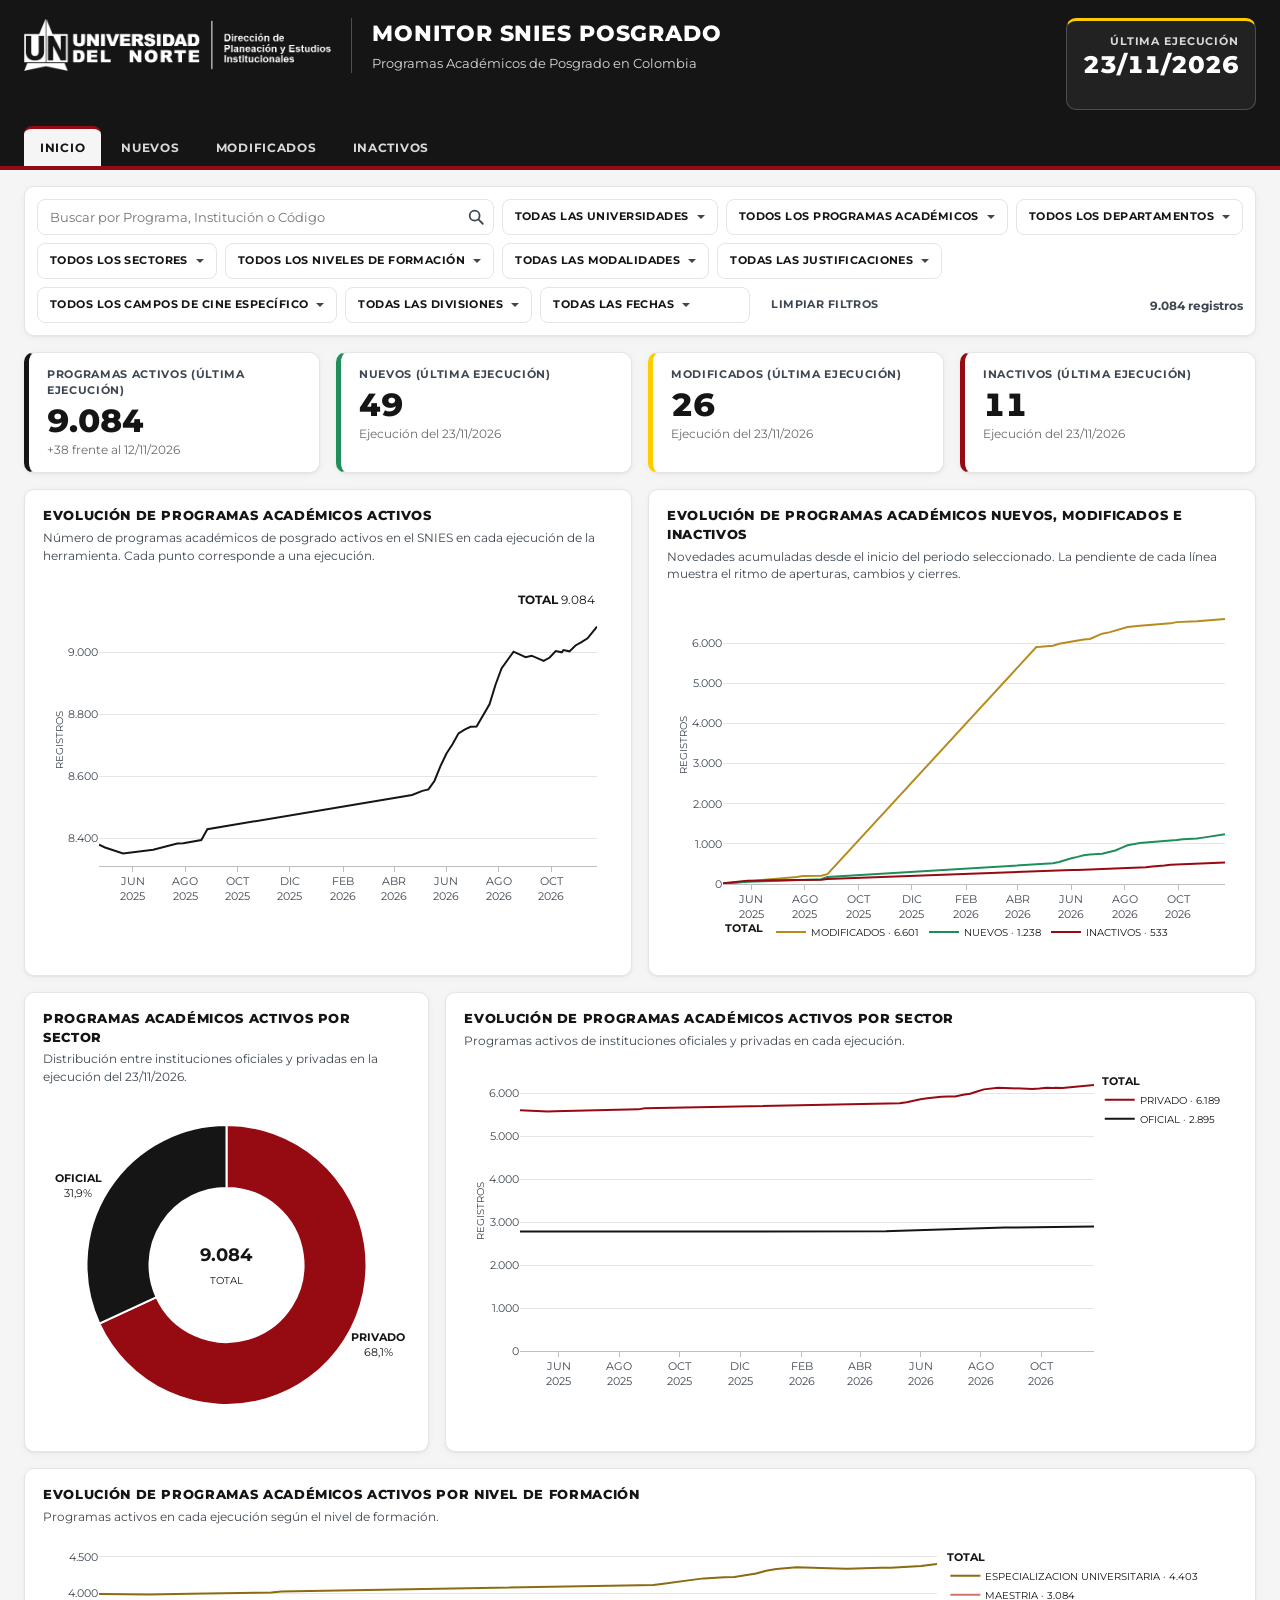
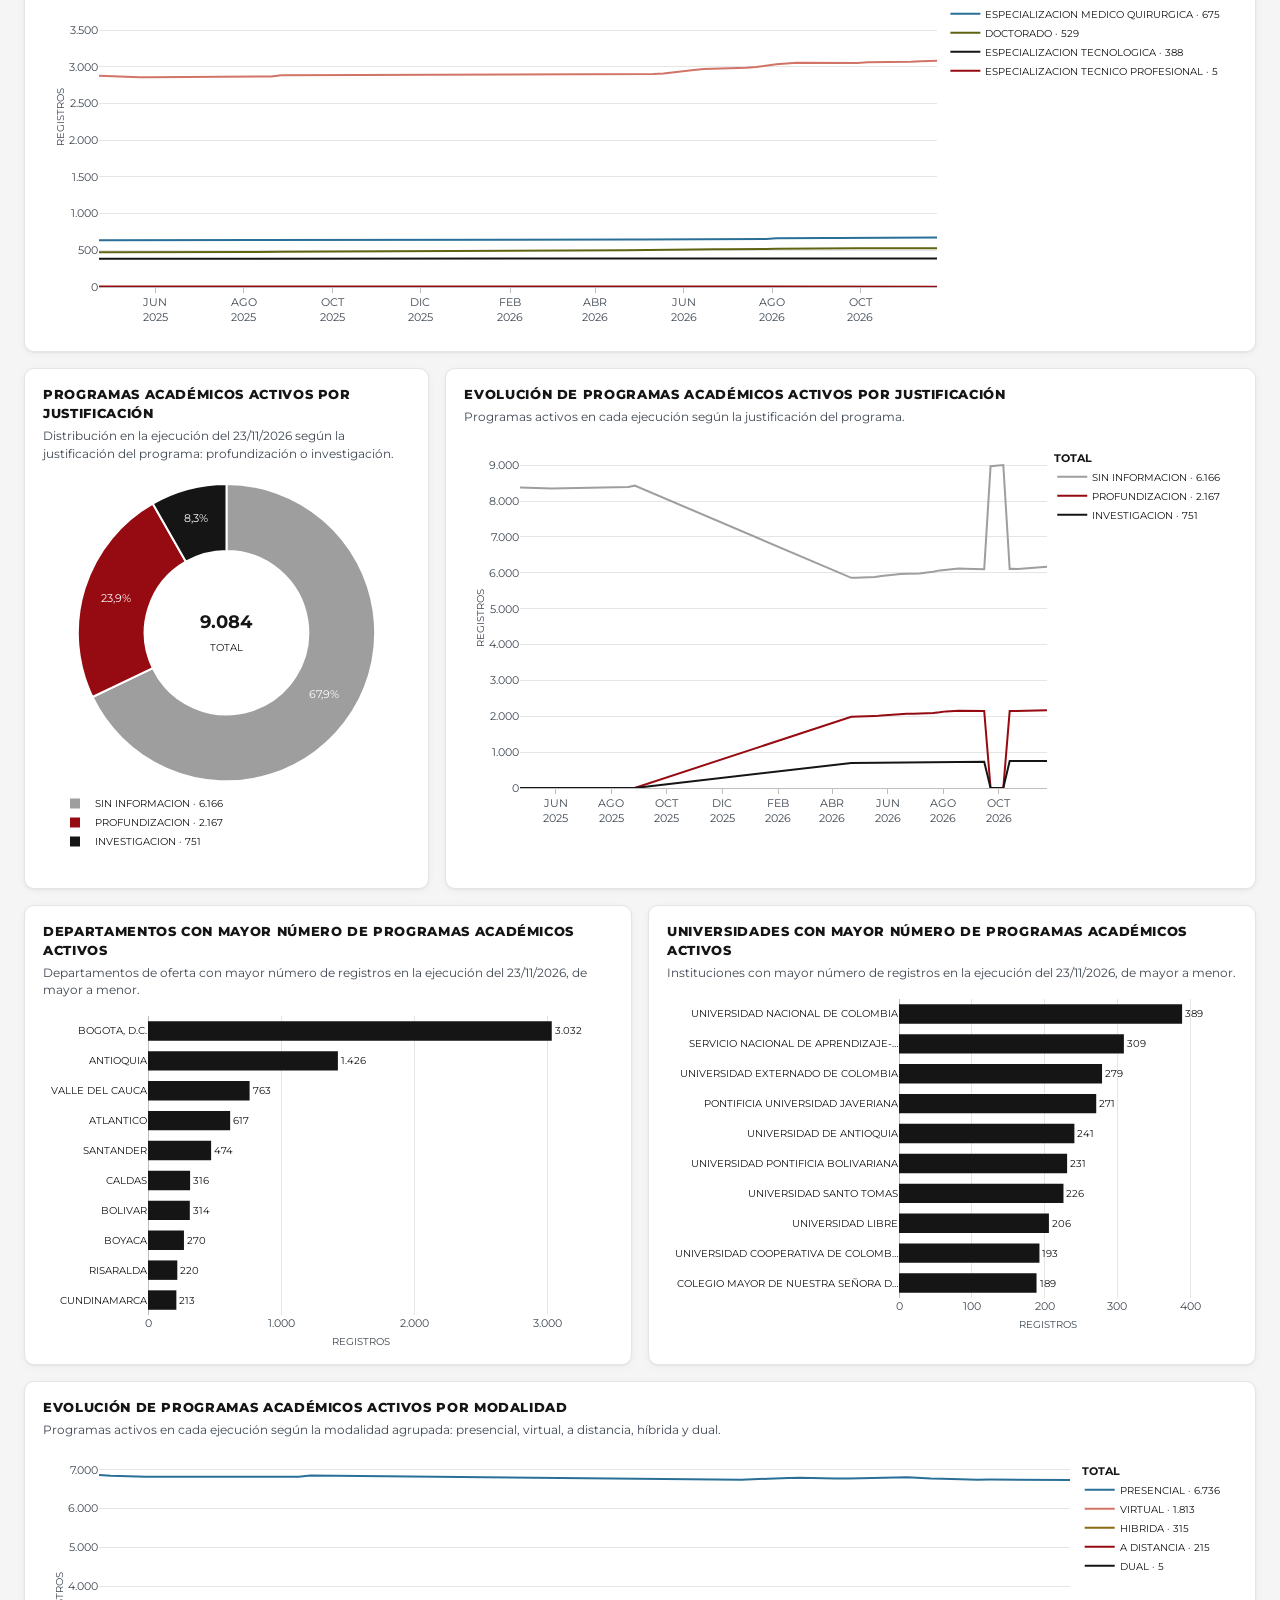
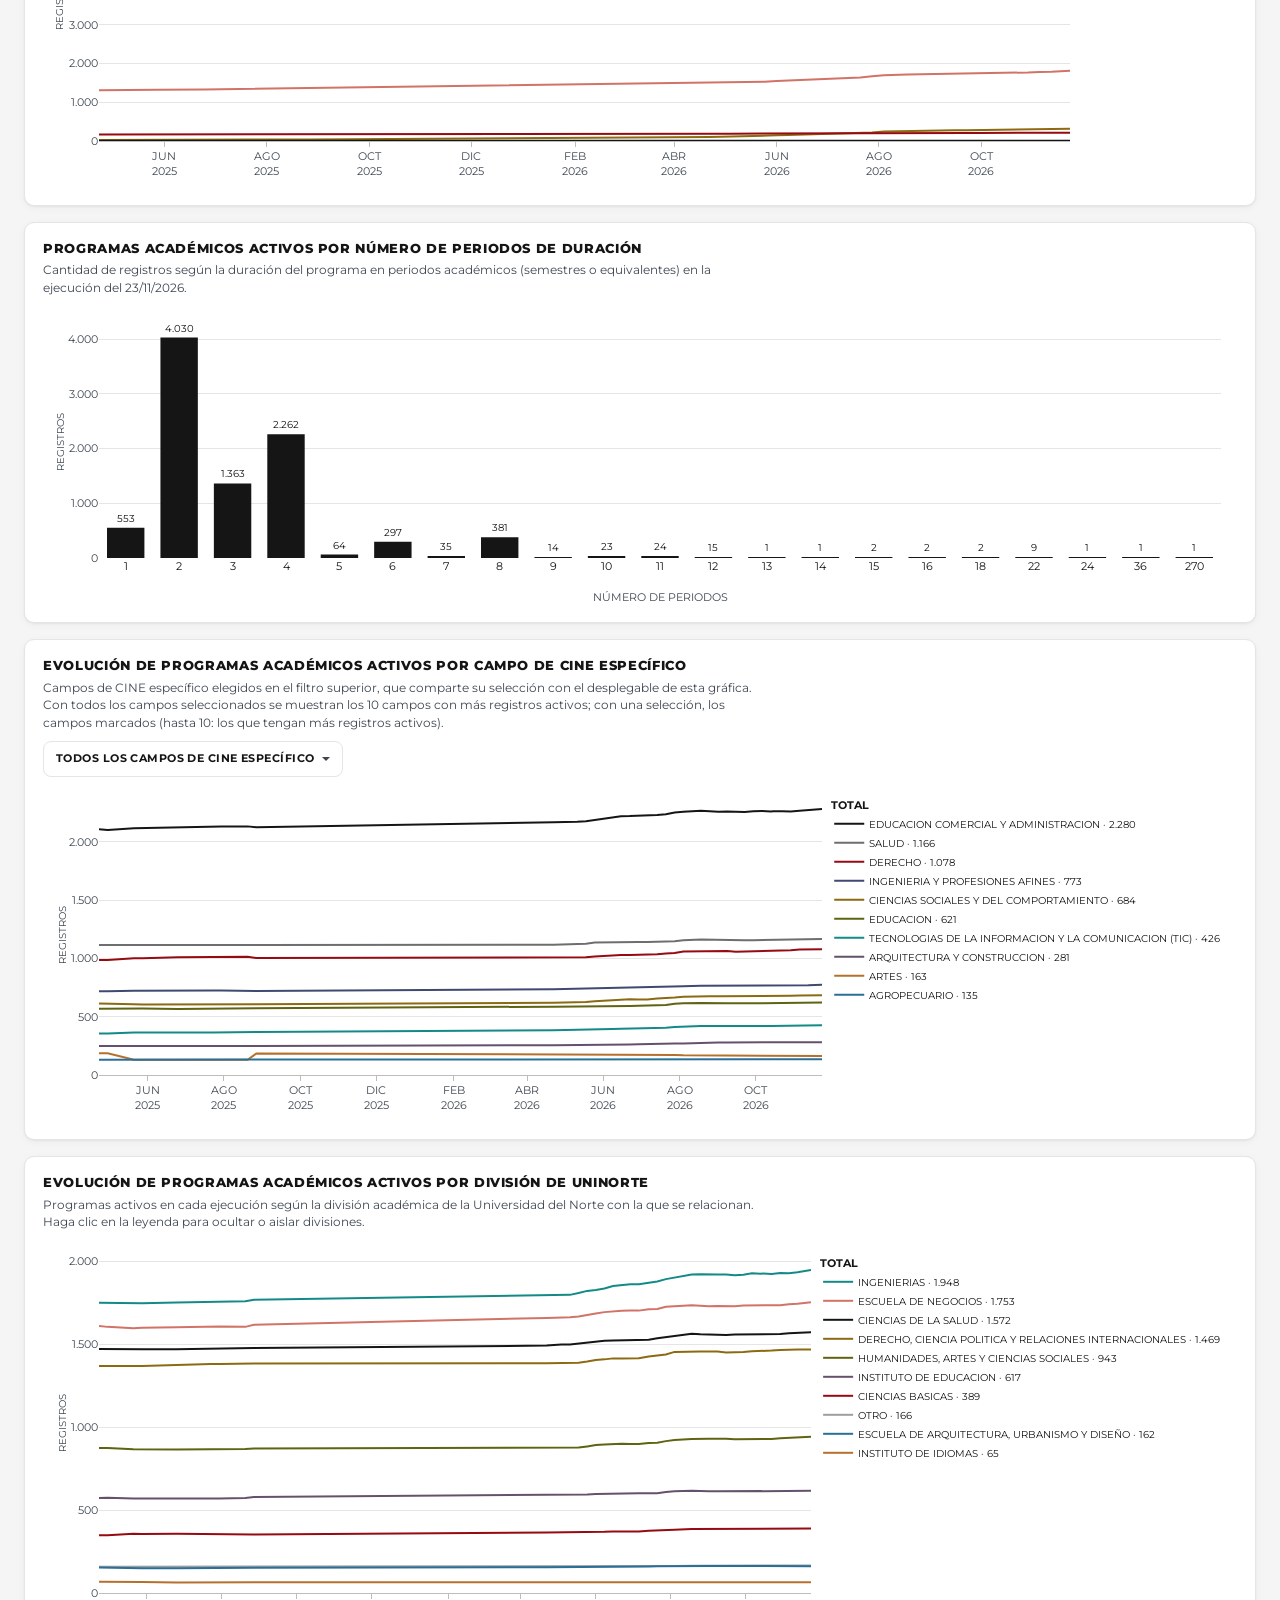
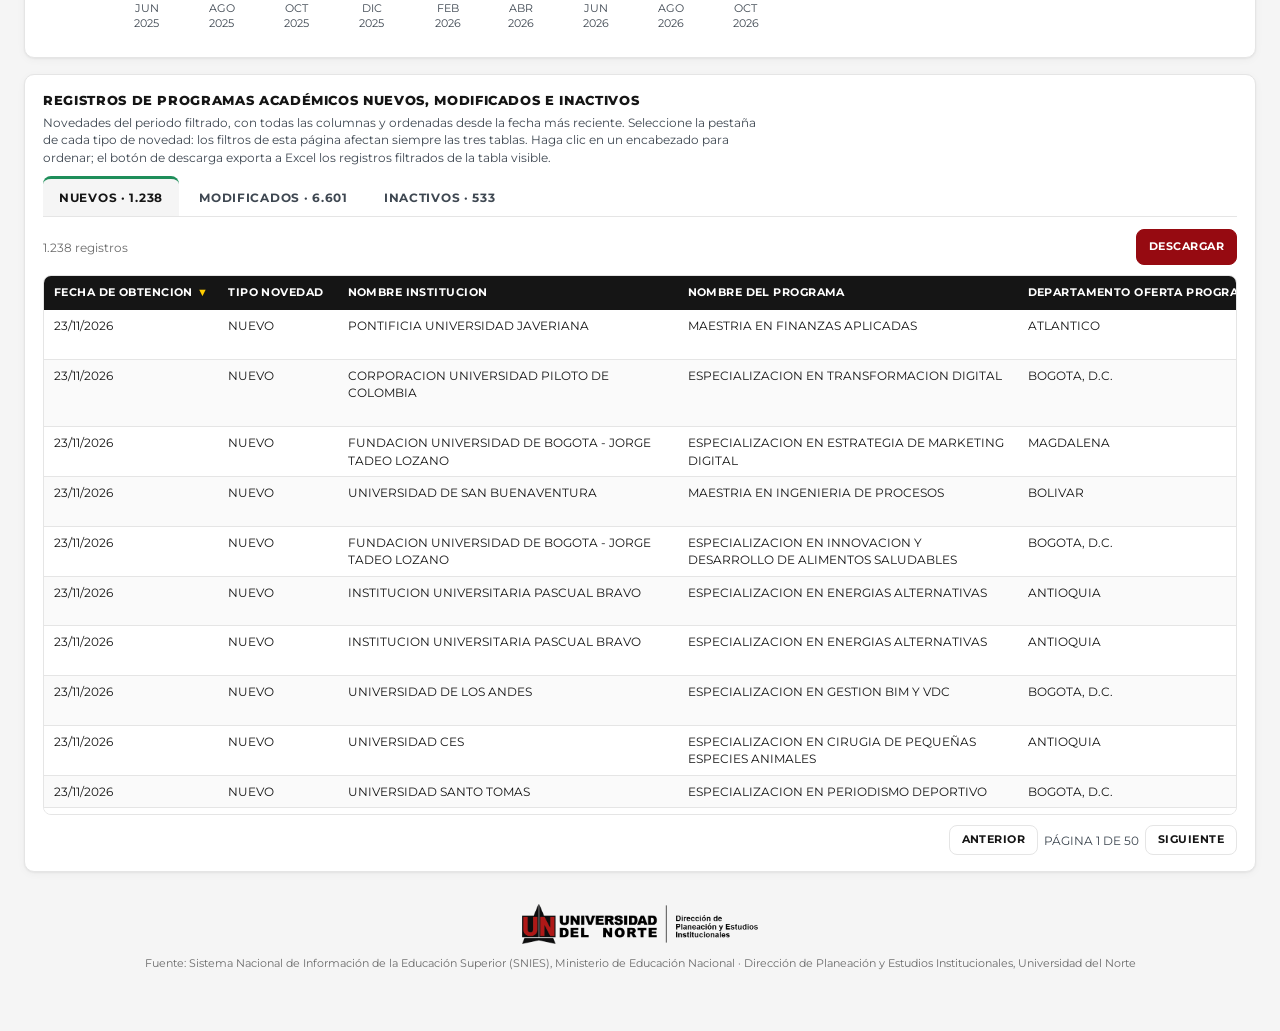
==== commit ca7b7aca: "Nombre institucional: Dirección de Planeación y Estudios Institucionales Se corrige el nombre de la " ====
--- a/docs/index.html
+++ b/docs/index.html
@@ -143,18 +143,18 @@
       <div role="tabpanel" id="panel-inactivos" aria-labelledby="tab-inactivos" hidden><div id="tabla-inactivos"></div></div>
     </section>
     <img class="pie-logo" src="assets/img/logo-uninorte-direccion-principal.png" width="237" height="40" alt="Universidad del Norte">
-    <p class="pie-pagina">Fuente: Sistema Nacional de Información de la Educación Superior (SNIES), Ministerio de Educación Nacional · Dirección de Planeación, Universidad del Norte</p>
+    <p class="pie-pagina">Fuente: Sistema Nacional de Información de la Educación Superior (SNIES), Ministerio de Educación Nacional · Dirección de Planeación y Estudios Institucionales, Universidad del Norte</p>
   </main>
 
   <script src="assets/vendor/plotly/plotly.min.js?v=de3be007a2"></script>
   <script src="assets/vendor/flatpickr/flatpickr.min.js?v=bd04bb4978"></script>
   <script src="assets/vendor/flatpickr/l10n/es.min.js?v=dac7fd9270"></script>
-  <script src="data/comun.js?v=f492cf5dba"></script>
+  <script src="data/comun.js?v=8a124df360"></script>
   <script src="data/activos.js?v=e10e5ea0d1"></script>
   <script src="data/nuevos.js?v=2b73b69433"></script>
   <script src="data/modificados.js?v=761796a220"></script>
   <script src="data/inactivos.js?v=8125e4d98d"></script>
-  <script src="assets/app.js?v=a0ad407725"></script>
-  <script src="assets/inicio.js?v=3b5c451da0"></script>
+  <script src="assets/app.js?v=22cbdebdaf"></script>
+  <script src="assets/inicio.js?v=ee495f18a7"></script>
 </body>
 </html>
